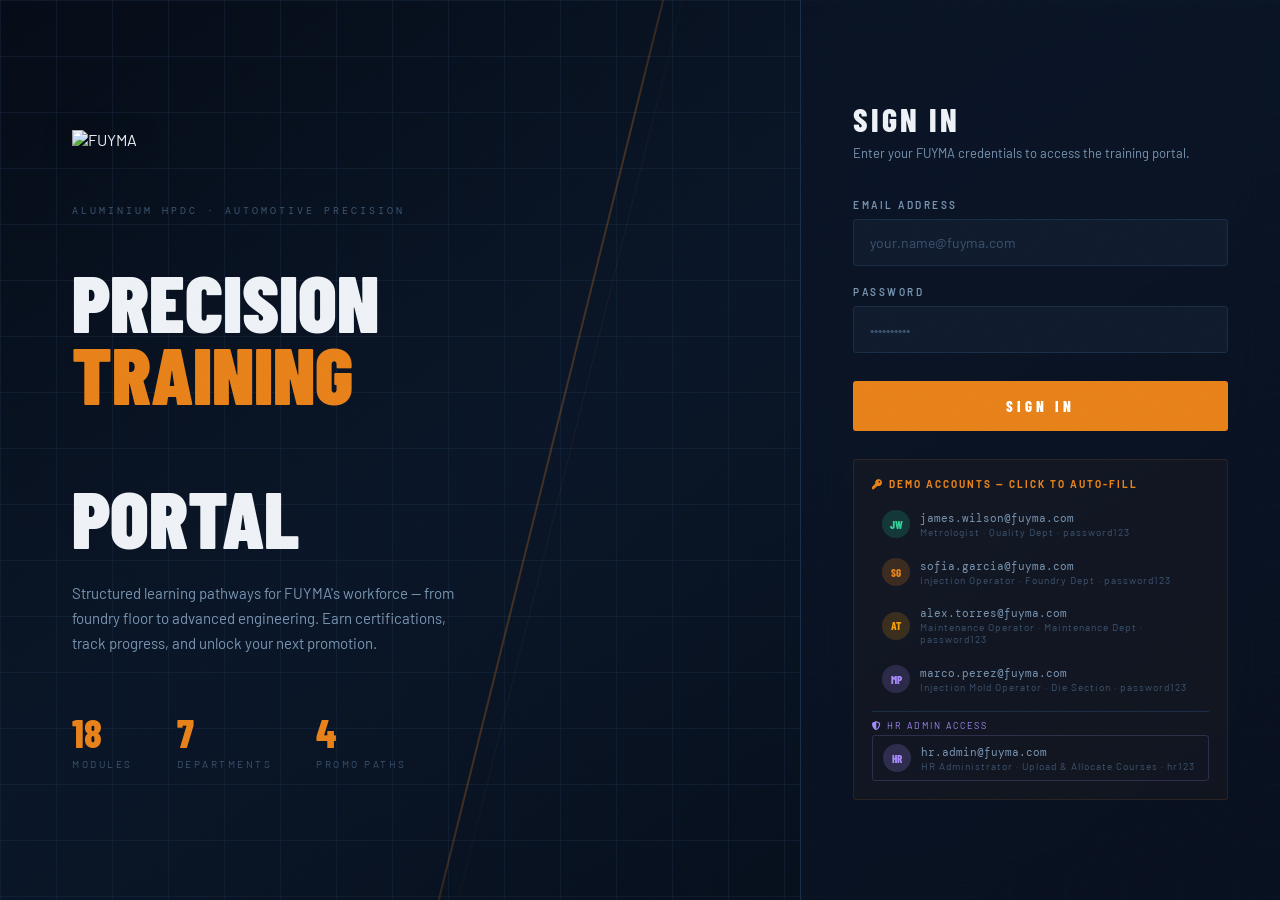
==== training-portal/index.html @ f6dc491b "Add files via upload" ====
<!DOCTYPE html>
<html lang="en">
<head>
<meta charset="UTF-8">
<meta name="viewport" content="width=device-width, initial-scale=1.0">
<title>FUYMA Training Portal</title>
<link href="https://fonts.googleapis.com/css2?family=Barlow+Condensed:wght@300;400;500;600;700;800;900&family=Barlow:wght@300;400;500;600;700&family=DM+Mono:wght@400;500&display=swap" rel="stylesheet">
<link rel="stylesheet" href="https://cdnjs.cloudflare.com/ajax/libs/font-awesome/6.5.0/css/all.min.css">
<style>
/* ===== CSS VARIABLES ===== */
:root {
  --bg-primary: #080f1c;
  --bg-secondary: #0d1a2d;
  --bg-card: #111e30;
  --bg-card-hover: #162537;
  --border: #1a2e47;
  --border-light: #243a56;
  --accent: #e8821a;
  --accent-dim: #c46a12;
  --accent-glow: rgba(232, 130, 26, 0.15);
  --text-primary: #eef2f7;
  --text-secondary: #7a96b2;
  --text-muted: #3d5470;
  --success: #22c55e;
  --warning: #f59e0b;
  --danger: #ef4444;
  --info: #38bdf8;
  --dept-casting: #e8821a;
  --dept-machining: #38bdf8;
  --dept-tooling: #a78bfa;
  --dept-engineering: #34d399;
  --dept-assembly: #fb7185;
  --dept-surface: #fbbf24;
  --dept-technical: #94a3b8;
  --font-display: 'Barlow Condensed', sans-serif;
  --font-body: 'Barlow', sans-serif;
  --font-mono: 'DM Mono', monospace;
}

* { margin: 0; padding: 0; box-sizing: border-box; }

body {
  font-family: var(--font-body);
  background: var(--bg-primary);
  color: var(--text-primary);
  min-height: 100vh;
  overflow-x: hidden;
}

/* Subtle grain overlay */
body::after {
  content: '';
  position: fixed;
  inset: 0;
  background-image: url("data:image/svg+xml,%3Csvg xmlns='http://www.w3.org/2000/svg' width='300' height='300'%3E%3Cfilter id='n'%3E%3CfeTurbulence type='fractalNoise' baseFrequency='0.75' numOctaves='4' stitchTiles='stitch'/%3E%3C/filter%3E%3Crect width='300' height='300' filter='url(%23n)' opacity='0.04'/%3E%3C/svg%3E");
  pointer-events: none;
  z-index: 9999;
  opacity: 0.35;
}

/* ======================================================
   LOGIN PAGE
====================================================== */
#login-page {
  min-height: 100vh;
  display: flex;
  position: relative;
  overflow: hidden;
}

.login-bg {
  position: absolute;
  inset: 0;
  background: linear-gradient(145deg, #060c17 0%, #0a1628 45%, #060c17 100%);
}

/* Technical grid */
.login-bg::before {
  content: '';
  position: absolute;
  inset: 0;
  background-image:
    linear-gradient(rgba(26, 46, 71, 0.4) 1px, transparent 1px),
    linear-gradient(90deg, rgba(26, 46, 71, 0.4) 1px, transparent 1px);
  background-size: 56px 56px;
}

/* Orange accent diagonal */
.login-bg::after {
  content: '';
  position: absolute;
  top: -30%;
  left: 43%;
  width: 2px;
  height: 160%;
  background: linear-gradient(180deg, transparent 0%, var(--accent) 25%, var(--accent) 75%, transparent 100%);
  transform: rotate(14deg);
  opacity: 0.25;
}

/* Second diagonal */
.login-accent-line {
  position: absolute;
  top: -30%;
  left: 44.5%;
  width: 1px;
  height: 160%;
  background: linear-gradient(180deg, transparent 0%, rgba(232,130,26,0.4) 30%, rgba(232,130,26,0.4) 70%, transparent 100%);
  transform: rotate(14deg);
  opacity: 0.15;
  pointer-events: none;
}

.login-left {
  flex: 1;
  display: flex;
  flex-direction: column;
  justify-content: center;
  padding: 80px 72px;
  position: relative;
  z-index: 1;
}

.login-right {
  width: 480px;
  display: flex;
  align-items: center;
  justify-content: center;
  padding: 60px 52px;
  position: relative;
  z-index: 1;
  background: rgba(11, 21, 37, 0.65);
  backdrop-filter: blur(20px);
  border-left: 1px solid var(--border);
}

/* Logo */
.fuyma-logo {
  display: flex;
  flex-direction: column;
  align-items: flex-start;
  gap: 0;
  margin-bottom: 48px;
}

.logo-mark {
  width: 48px;
  height: 48px;
}

.logo-wordmark {
  font-family: var(--font-display);
  font-size: 38px;
  font-weight: 900;
  letter-spacing: 8px;
  color: var(--text-primary);
  line-height: 1;
}

.logo-wordmark .accent { color: var(--accent); }

.logo-tagline {
  font-family: var(--font-mono);
  font-size: 10px;
  letter-spacing: 3px;
  text-transform: uppercase;
  color: var(--text-muted);
  margin-top: 4px;
}

.login-headline {
  font-family: var(--font-display);
  font-size: 80px;
  font-weight: 900;
  line-height: 0.9;
  text-transform: uppercase;
  margin-bottom: 28px;
}

.login-headline em {
  font-style: normal;
  color: var(--accent);
  display: block;
}

.login-tagline-text {
  font-size: 15px;
  color: var(--text-secondary);
  line-height: 1.65;
  max-width: 400px;
  margin-bottom: 52px;
}

.login-stats {
  display: flex;
  gap: 44px;
}

.login-stat-num {
  font-family: var(--font-display);
  font-size: 40px;
  font-weight: 800;
  color: var(--accent);
  display: block;
}

.login-stat-label {
  font-size: 10px;
  letter-spacing: 2.5px;
  text-transform: uppercase;
  color: var(--text-muted);
  display: block;
  margin-top: 2px;
}

/* Form */
.login-form-wrap { width: 100%; }

.form-title {
  font-family: var(--font-display);
  font-size: 32px;
  font-weight: 800;
  letter-spacing: 3px;
  text-transform: uppercase;
  margin-bottom: 6px;
}

.form-sub {
  font-size: 13px;
  color: var(--text-secondary);
  margin-bottom: 36px;
  line-height: 1.5;
}

.form-field {
  margin-bottom: 20px;
}

.form-field label {
  display: block;
  font-size: 10px;
  letter-spacing: 2.5px;
  text-transform: uppercase;
  color: var(--text-secondary);
  margin-bottom: 8px;
  font-weight: 600;
}

.form-field input {
  width: 100%;
  background: rgba(17, 30, 48, 0.9);
  border: 1px solid var(--border);
  border-radius: 3px;
  padding: 14px 16px;
  font-family: var(--font-body);
  font-size: 14px;
  color: var(--text-primary);
  outline: none;
  transition: border-color 0.2s, box-shadow 0.2s;
}

.form-field input:focus {
  border-color: var(--accent);
  box-shadow: 0 0 0 3px var(--accent-glow);
}

.form-field input::placeholder { color: var(--text-muted); }

.error-msg {
  background: rgba(239, 68, 68, 0.08);
  border: 1px solid rgba(239, 68, 68, 0.25);
  border-radius: 3px;
  padding: 12px 16px;
  font-size: 13px;
  color: #fca5a5;
  margin-bottom: 20px;
  display: none;
}

.btn-signin {
  width: 100%;
  background: var(--accent);
  color: #fff;
  border: none;
  border-radius: 3px;
  padding: 16px;
  font-family: var(--font-display);
  font-size: 15px;
  font-weight: 800;
  letter-spacing: 4px;
  text-transform: uppercase;
  cursor: pointer;
  transition: background 0.2s, transform 0.1s;
  margin-top: 8px;
}

.btn-signin:hover { background: #d4721a; }
.btn-signin:active { transform: scale(0.99); }

.demo-hint {
  margin-top: 28px;
  padding: 18px;
  background: rgba(232, 130, 26, 0.04);
  border: 1px solid rgba(232, 130, 26, 0.12);
  border-radius: 3px;
}

.demo-hint-title {
  font-size: 10px;
  letter-spacing: 2px;
  text-transform: uppercase;
  color: var(--accent);
  margin-bottom: 12px;
  font-weight: 700;
}

.demo-user {
  display: flex;
  align-items: center;
  gap: 10px;
  padding: 8px 10px;
  border-radius: 3px;
  cursor: pointer;
  transition: background 0.15s;
  margin-bottom: 4px;
}

.demo-user:last-child { margin-bottom: 0; }
.demo-user:hover { background: rgba(232, 130, 26, 0.08); }

.demo-avatar {
  width: 28px;
  height: 28px;
  border-radius: 50%;
  display: flex;
  align-items: center;
  justify-content: center;
  font-family: var(--font-display);
  font-size: 11px;
  font-weight: 800;
  flex-shrink: 0;
}

.demo-info { flex: 1; }

.demo-email {
  font-family: var(--font-mono);
  font-size: 11px;
  color: var(--text-secondary);
  display: block;
}

.demo-role {
  font-size: 10px;
  letter-spacing: 1px;
  color: var(--text-muted);
  display: block;
  margin-top: 1px;
}

/* ======================================================
   PORTAL
====================================================== */
#portal {
  display: none;
  min-height: 100vh;
  flex-direction: column;
}

/* NAV */
.nav {
  height: 62px;
  background: var(--bg-secondary);
  border-bottom: 1px solid var(--border);
  display: flex;
  align-items: center;
  padding: 0 28px;
  position: sticky;
  top: 0;
  z-index: 200;
  gap: 0;
}

.nav-brand {
  display: flex;
  align-items: center;
  gap: 10px;
  margin-right: 32px;
}

.nav-brand-text {
  font-family: var(--font-display);
  font-size: 22px;
  font-weight: 900;
  letter-spacing: 5px;
  line-height: 1;
}

.nav-brand-text .accent { color: var(--accent); }

.nav-tabs {
  display: flex;
  height: 100%;
  flex: 1;
}

.nav-tab {
  display: flex;
  align-items: center;
  gap: 8px;
  padding: 0 22px;
  height: 100%;
  font-size: 12px;
  font-weight: 600;
  letter-spacing: 1.5px;
  text-transform: uppercase;
  color: var(--text-muted);
  cursor: pointer;
  border-bottom: 2px solid transparent;
  transition: color 0.2s, border-color 0.2s;
  user-select: none;
  white-space: nowrap;
}

.nav-tab:hover { color: var(--text-primary); }
.nav-tab.active { color: var(--accent); border-bottom-color: var(--accent); }
.nav-tab i { font-size: 13px; }

.nav-right {
  display: flex;
  align-items: center;
  gap: 14px;
}

.user-chip {
  display: flex;
  align-items: center;
  gap: 10px;
  padding: 6px 14px 6px 6px;
  background: var(--bg-card);
  border: 1px solid var(--border);
  border-radius: 40px;
}

.user-avatar {
  width: 30px;
  height: 30px;
  border-radius: 50%;
  background: var(--accent);
  display: flex;
  align-items: center;
  justify-content: center;
  font-family: var(--font-display);
  font-weight: 800;
  font-size: 12px;
  color: white;
  flex-shrink: 0;
}

.user-name-nav { font-size: 13px; font-weight: 500; }

.btn-logout {
  background: transparent;
  border: 1px solid var(--border);
  color: var(--text-secondary);
  padding: 7px 14px;
  border-radius: 3px;
  font-size: 11px;
  letter-spacing: 1.5px;
  text-transform: uppercase;
  cursor: pointer;
  font-family: var(--font-body);
  font-weight: 600;
  transition: border-color 0.2s, color 0.2s;
}

.btn-logout:hover { border-color: var(--accent); color: var(--accent); }

/* TAB CONTENT */
.tab-pane {
  display: none;
  padding: 36px 40px;
  animation: fadeUp 0.3s ease;
}

.tab-pane.active { display: block; }

@keyframes fadeUp {
  from { opacity: 0; transform: translateY(10px); }
  to   { opacity: 1; transform: translateY(0); }
}

/* Section headers */
.sec-head {
  display: flex;
  align-items: center;
  gap: 16px;
  margin-bottom: 28px;
}

.sec-title {
  font-family: var(--font-display);
  font-size: 22px;
  font-weight: 800;
  letter-spacing: 3px;
  text-transform: uppercase;
  white-space: nowrap;
}

.sec-rule { flex: 1; height: 1px; background: var(--border); }

/* ======================================================
   DASHBOARD TAB
====================================================== */
.welcome-banner {
  background: linear-gradient(135deg, var(--bg-secondary) 0%, var(--bg-card) 100%);
  border: 1px solid var(--border);
  border-left: 3px solid var(--accent);
  border-radius: 4px;
  padding: 26px 30px;
  margin-bottom: 28px;
  display: flex;
  align-items: center;
  justify-content: space-between;
  gap: 20px;
}

.wb-name {
  font-family: var(--font-display);
  font-size: 32px;
  font-weight: 800;
  margin-bottom: 8px;
}

.wb-sub {
  display: flex;
  align-items: center;
  gap: 10px;
  flex-wrap: wrap;
}

.role-badge {
  display: inline-flex;
  align-items: center;
  gap: 6px;
  padding: 4px 12px;
  border-radius: 3px;
  font-size: 10px;
  font-weight: 700;
  letter-spacing: 1.5px;
  text-transform: uppercase;
}

.wb-hint { font-size: 13px; color: var(--text-muted); }

.wb-right {
  text-align: right;
  flex-shrink: 0;
}

.wb-date {
  font-family: var(--font-mono);
  font-size: 11px;
  color: var(--text-muted);
  letter-spacing: 0.5px;
}

/* STAT CARDS */
.stats-grid {
  display: grid;
  grid-template-columns: repeat(4, 1fr);
  gap: 16px;
  margin-bottom: 28px;
}

.stat-card {
  background: var(--bg-card);
  border: 1px solid var(--border);
  border-radius: 4px;
  padding: 24px 22px;
  position: relative;
  overflow: hidden;
  transition: border-color 0.2s;
}

.stat-card::before {
  content: '';
  position: absolute;
  top: 0; left: 0; right: 0;
  height: 2px;
}

.stat-card.c-orange::before { background: var(--accent); }
.stat-card.c-blue::before   { background: var(--info); }
.stat-card.c-purple::before { background: #a78bfa; }
.stat-card.c-green::before  { background: var(--success); }

.stat-card:hover { border-color: var(--border-light); }

.stat-icon {
  width: 38px;
  height: 38px;
  border-radius: 6px;
  display: flex;
  align-items: center;
  justify-content: center;
  font-size: 16px;
  margin-bottom: 18px;
}

.c-orange .stat-icon { background: rgba(232,130,26,.1); color: var(--accent); }
.c-blue   .stat-icon { background: rgba(56,189,248,.1); color: var(--info); }
.c-purple .stat-icon { background: rgba(167,139,250,.1); color: #a78bfa; }
.c-green  .stat-icon { background: rgba(34,197,94,.1);  color: var(--success); }

.stat-num {
  font-family: var(--font-display);
  font-size: 52px;
  font-weight: 800;
  line-height: 1;
  margin-bottom: 4px;
}

.c-orange .stat-num { color: var(--accent); }
.c-blue   .stat-num { color: var(--info); }
.c-purple .stat-num { color: #a78bfa; }
.c-green  .stat-num { color: var(--success); }

.stat-label {
  font-size: 11px;
  letter-spacing: 1.5px;
  text-transform: uppercase;
  color: var(--text-secondary);
}

/* DASHBOARD MAIN GRID */
.dash-main-grid {
  display: grid;
  grid-template-columns: 1fr 320px;
  gap: 20px;
  margin-bottom: 28px;
}

/* RING CARD */
.ring-card {
  background: var(--bg-card);
  border: 1px solid var(--border);
  border-radius: 4px;
  padding: 26px;
}

.ring-card-title {
  font-family: var(--font-display);
  font-size: 13px;
  font-weight: 700;
  letter-spacing: 2.5px;
  text-transform: uppercase;
  color: var(--text-secondary);
  margin-bottom: 24px;
  display: flex;
  align-items: center;
  gap: 8px;
}

.ring-card-title i { color: var(--accent); }

.ring-wrap { display: flex; align-items: center; gap: 32px; }

.ring-container {
  position: relative;
  width: 156px;
  height: 156px;
  flex-shrink: 0;
}

.ring-container svg { transform: rotate(-90deg); }

#ring-dash {
  transition: stroke-dashoffset 1.4s cubic-bezier(0.4, 0, 0.2, 1);
}

.ring-inner {
  position: absolute;
  inset: 0;
  display: flex;
  flex-direction: column;
  align-items: center;
  justify-content: center;
}

.ring-pct {
  font-family: var(--font-display);
  font-size: 44px;
  font-weight: 800;
  color: var(--accent);
  line-height: 1;
}

.ring-sub {
  font-size: 10px;
  letter-spacing: 1.5px;
  text-transform: uppercase;
  color: var(--text-muted);
  margin-top: 3px;
}

.ring-legend { display: flex; flex-direction: column; gap: 14px; flex: 1; }

.leg-item { display: flex; align-items: center; gap: 10px; }

.leg-dot { width: 8px; height: 8px; border-radius: 50%; flex-shrink: 0; }

.leg-text { font-size: 13px; color: var(--text-secondary); flex: 1; }

.leg-val {
  font-family: var(--font-display);
  font-size: 20px;
  font-weight: 700;
  color: var(--text-primary);
}

/* ACTIVITY CARD */
.activity-card {
  background: var(--bg-card);
  border: 1px solid var(--border);
  border-radius: 4px;
  padding: 26px;
}

.activity-card-title {
  font-family: var(--font-display);
  font-size: 13px;
  font-weight: 700;
  letter-spacing: 2.5px;
  text-transform: uppercase;
  color: var(--text-secondary);
  margin-bottom: 20px;
  display: flex;
  align-items: center;
  gap: 8px;
}

.activity-card-title i { color: var(--accent); }

.activity-item {
  display: flex;
  gap: 12px;
  padding: 12px 0;
  border-bottom: 1px solid var(--border);
}

.activity-item:last-child { border-bottom: none; }

.act-icon {
  width: 32px;
  height: 32px;
  border-radius: 50%;
  display: flex;
  align-items: center;
  justify-content: center;
  font-size: 13px;
  flex-shrink: 0;
}

.act-text { font-size: 12.5px; font-weight: 500; margin-bottom: 3px; }
.act-meta { font-family: var(--font-mono); font-size: 11px; color: var(--text-muted); }

/* RECOMMENDED */
.rec-grid {
  display: grid;
  grid-template-columns: repeat(3, 1fr);
  gap: 16px;
}

.rec-card {
  background: var(--bg-card);
  border: 1px solid var(--border);
  border-radius: 4px;
  padding: 20px;
  cursor: pointer;
  transition: border-color 0.2s, transform 0.2s;
  position: relative;
  overflow: hidden;
}

.rec-card::after {
  content: '';
  position: absolute;
  bottom: 0; left: 0; right: 0;
  height: 2px;
  background: var(--accent);
  transform: scaleX(0);
  transition: transform 0.2s;
}

.rec-card:hover { border-color: var(--border-light); transform: translateY(-2px); }
.rec-card:hover::after { transform: scaleX(1); }

.rec-dept {
  display: inline-flex;
  align-items: center;
  gap: 5px;
  padding: 3px 9px;
  border-radius: 2px;
  font-size: 9px;
  font-weight: 700;
  letter-spacing: 1.5px;
  text-transform: uppercase;
  margin-bottom: 10px;
}

.rec-title {
  font-family: var(--font-display);
  font-size: 16px;
  font-weight: 700;
  line-height: 1.3;
  margin-bottom: 10px;
}

.rec-meta {
  display: flex;
  align-items: center;
  gap: 12px;
  font-size: 12px;
  color: var(--text-secondary);
  flex-wrap: wrap;
}

.rec-why {
  margin-top: 12px;
  padding-top: 12px;
  border-top: 1px solid var(--border);
  font-size: 11.5px;
  color: var(--text-muted);
  font-style: italic;
}

.rec-why i { color: var(--accent); margin-right: 4px; }

/* ======================================================
   COURSES TAB
====================================================== */
.filter-bar {
  display: flex;
  gap: 12px;
  margin-bottom: 24px;
  flex-wrap: wrap;
  align-items: center;
}

.search-wrap { position: relative; flex: 1; min-width: 180px; }

.search-wrap i {
  position: absolute;
  left: 13px;
  top: 50%;
  transform: translateY(-50%);
  color: var(--text-muted);
  font-size: 12px;
}

.search-input {
  width: 100%;
  background: var(--bg-card);
  border: 1px solid var(--border);
  border-radius: 3px;
  padding: 10px 12px 10px 34px;
  font-family: var(--font-body);
  font-size: 13px;
  color: var(--text-primary);
  outline: none;
  transition: border-color 0.2s;
}

.search-input:focus { border-color: var(--accent); }
.search-input::placeholder { color: var(--text-muted); }

.filter-select {
  background: var(--bg-card);
  border: 1px solid var(--border);
  border-radius: 3px;
  padding: 10px 12px;
  font-family: var(--font-body);
  font-size: 13px;
  color: var(--text-primary);
  outline: none;
  cursor: pointer;
  transition: border-color 0.2s;
}

.filter-select:focus { border-color: var(--accent); }

.courses-grid {
  display: grid;
  grid-template-columns: repeat(auto-fill, minmax(300px, 1fr));
  gap: 14px;
}

.course-card {
  background: var(--bg-card);
  border: 1px solid var(--border);
  border-radius: 4px;
  padding: 20px;
  cursor: pointer;
  transition: border-color 0.2s, transform 0.15s;
}

.course-card:hover { border-color: var(--border-light); transform: translateY(-2px); }

.cc-top {
  display: flex;
  align-items: flex-start;
  justify-content: space-between;
  margin-bottom: 12px;
  gap: 8px;
}

.dept-badge {
  display: inline-flex;
  align-items: center;
  gap: 5px;
  padding: 3px 9px;
  border-radius: 2px;
  font-size: 9px;
  font-weight: 700;
  letter-spacing: 1.5px;
  text-transform: uppercase;
}

.status-chip {
  display: inline-flex;
  align-items: center;
  gap: 4px;
  padding: 3px 9px;
  border-radius: 2px;
  font-size: 9px;
  font-weight: 700;
  letter-spacing: 1px;
  text-transform: uppercase;
  white-space: nowrap;
}

.s-completed  { background: rgba(34,197,94,.1);   color: var(--success); }
.s-inprogress { background: rgba(245,158,11,.1);  color: var(--warning); }
.s-notstarted { background: rgba(61,84,112,.12);  color: var(--text-muted); }

.cc-title {
  font-family: var(--font-display);
  font-size: 17px;
  font-weight: 700;
  line-height: 1.3;
  margin-bottom: 10px;
}

.cc-meta {
  display: flex;
  gap: 14px;
  font-size: 11.5px;
  color: var(--text-secondary);
  margin-bottom: 12px;
}

.cc-meta span { display: flex; align-items: center; gap: 4px; }

.diff-chip {
  padding: 2px 8px;
  border-radius: 2px;
  font-size: 9px;
  font-weight: 700;
  letter-spacing: 1px;
  text-transform: uppercase;
}

.d-beginner    { background: rgba(34,197,94,.1);  color: var(--success); }
.d-intermediate{ background: rgba(245,158,11,.1); color: var(--warning); }
.d-advanced    { background: rgba(239,68,68,.1);  color: var(--danger); }

.cc-bar-track {
  height: 3px;
  background: var(--border);
  border-radius: 2px;
  overflow: hidden;
  margin-bottom: 7px;
}

.cc-bar-fill {
  height: 100%;
  border-radius: 2px;
  background: var(--accent);
  transition: width 0.5s ease;
}

.cc-bar-fill.g { background: var(--success); }

.cc-score {
  font-family: var(--font-mono);
  font-size: 11px;
  color: var(--text-secondary);
  text-align: right;
}

.no-results {
  grid-column: 1 / -1;
  text-align: center;
  padding: 72px 40px;
  color: var(--text-muted);
}

.no-results i { font-size: 40px; margin-bottom: 16px; display: block; }
.no-results p { font-size: 14px; }

/* ======================================================
   MODAL
====================================================== */
.modal-overlay {
  display: none;
  position: fixed;
  inset: 0;
  background: rgba(6, 12, 23, 0.88);
  backdrop-filter: blur(6px);
  z-index: 800;
  align-items: center;
  justify-content: center;
  padding: 32px;
}

.modal-overlay.open { display: flex; }

.modal {
  background: #0d1a2d;
  border: 1px solid var(--border-light);
  border-radius: 6px;
  max-width: 660px;
  width: 100%;
  max-height: 88vh;
  overflow-y: auto;
  animation: modalIn 0.22s ease;
}

@keyframes modalIn {
  from { opacity: 0; transform: scale(0.96) translateY(12px); }
  to   { opacity: 1; transform: scale(1) translateY(0); }
}

.modal-header {
  padding: 26px 30px 20px;
  border-bottom: 1px solid var(--border);
  position: sticky;
  top: 0;
  background: #0d1a2d;
  z-index: 1;
}

.modal-header-top {
  display: flex;
  align-items: flex-start;
  justify-content: space-between;
  gap: 12px;
  margin-bottom: 12px;
}

.modal-badges { display: flex; gap: 8px; flex-wrap: wrap; align-items: center; }

.modal-close {
  background: none;
  border: none;
  color: var(--text-muted);
  cursor: pointer;
  font-size: 18px;
  padding: 2px;
  transition: color 0.2s;
  flex-shrink: 0;
}

.modal-close:hover { color: var(--text-primary); }

.modal-title {
  font-family: var(--font-display);
  font-size: 26px;
  font-weight: 800;
  line-height: 1.2;
}

.modal-body { padding: 26px 30px; }

.modal-desc {
  font-size: 14px;
  line-height: 1.7;
  color: var(--text-secondary);
  margin-bottom: 26px;
}

.modal-sec-title {
  font-family: var(--font-display);
  font-size: 12px;
  font-weight: 700;
  letter-spacing: 2.5px;
  text-transform: uppercase;
  color: var(--text-secondary);
  margin-bottom: 12px;
}

.module-list {
  list-style: none;
  display: flex;
  flex-direction: column;
  gap: 8px;
  margin-bottom: 26px;
}

.module-item {
  display: flex;
  align-items: center;
  gap: 12px;
  padding: 11px 14px;
  background: var(--bg-card);
  border: 1px solid var(--border);
  border-radius: 3px;
  font-size: 13px;
}

.module-num {
  width: 22px;
  height: 22px;
  background: var(--border);
  border-radius: 50%;
  display: flex;
  align-items: center;
  justify-content: center;
  font-family: var(--font-mono);
  font-size: 10px;
  color: var(--text-muted);
  flex-shrink: 0;
}

.prereq-list { display: flex; flex-wrap: wrap; gap: 8px; margin-bottom: 26px; }

.prereq-tag {
  padding: 5px 12px;
  background: rgba(56,189,248,.07);
  border: 1px solid rgba(56,189,248,.2);
  border-radius: 3px;
  font-size: 12px;
  color: var(--info);
}

.modal-footer {
  padding: 18px 30px 26px;
  display: flex;
  gap: 10px;
  justify-content: flex-end;
  border-top: 1px solid var(--border);
}

.btn-primary {
  background: var(--accent);
  color: white;
  border: none;
  border-radius: 3px;
  padding: 12px 26px;
  font-family: var(--font-display);
  font-size: 13px;
  font-weight: 800;
  letter-spacing: 2.5px;
  text-transform: uppercase;
  cursor: pointer;
  transition: background 0.2s;
}

.btn-primary:hover { background: #d4721a; }

.btn-secondary {
  background: transparent;
  color: var(--text-secondary);
  border: 1px solid var(--border);
  border-radius: 3px;
  padding: 12px 26px;
  font-family: var(--font-display);
  font-size: 13px;
  font-weight: 800;
  letter-spacing: 2.5px;
  text-transform: uppercase;
  cursor: pointer;
  transition: all 0.2s;
}

.btn-secondary:hover { border-color: var(--border-light); color: var(--text-primary); }

/* ======================================================
   PROGRESS TAB
====================================================== */
.promo-card {
  background: linear-gradient(135deg, var(--bg-secondary), var(--bg-card));
  border: 1px solid var(--border);
  border-radius: 4px;
  padding: 26px 28px;
  margin-bottom: 22px;
}

.promo-card-title {
  font-family: var(--font-display);
  font-size: 13px;
  font-weight: 700;
  letter-spacing: 2.5px;
  text-transform: uppercase;
  color: var(--text-secondary);
  margin-bottom: 22px;
  display: flex;
  align-items: center;
  gap: 8px;
}

.promo-card-title i { color: var(--accent); }

.promo-path {
  display: flex;
  align-items: center;
  gap: 16px;
  margin-bottom: 22px;
  flex-wrap: wrap;
}

.promo-role-box {
  background: var(--bg-card);
  border: 1px solid var(--border);
  border-radius: 4px;
  padding: 14px 22px;
  text-align: center;
}

.promo-role-box.target { border-color: rgba(232,130,26,.35); }

.prb-label {
  font-size: 9px;
  letter-spacing: 2px;
  text-transform: uppercase;
  color: var(--text-muted);
  margin-bottom: 5px;
}

.prb-title {
  font-family: var(--font-display);
  font-size: 18px;
  font-weight: 800;
  color: var(--text-primary);
}

.promo-role-box.target .prb-title { color: var(--accent); }

.promo-arrow { font-size: 20px; color: var(--accent); }

.promo-pct-box {
  background: var(--bg-card);
  border: 1px solid rgba(232,130,26,.4);
  border-radius: 4px;
  padding: 14px 22px;
  text-align: center;
}

.ppb-num {
  font-family: var(--font-display);
  font-size: 40px;
  font-weight: 800;
  color: var(--accent);
  line-height: 1;
}

.ppb-label {
  font-size: 9px;
  letter-spacing: 2px;
  text-transform: uppercase;
  color: var(--text-muted);
  margin-top: 4px;
}

.promo-reqs { display: flex; flex-direction: column; gap: 10px; }

.promo-req {
  display: flex;
  align-items: center;
  gap: 12px;
  font-size: 13px;
}

.pr-icon {
  width: 20px;
  height: 20px;
  border-radius: 50%;
  display: flex;
  align-items: center;
  justify-content: center;
  font-size: 9px;
  flex-shrink: 0;
}

.pr-icon.done    { background: rgba(34,197,94,.15); color: var(--success); }
.pr-icon.pending { background: rgba(61,84,112,.2);  color: var(--text-muted); }

.pr-text       { flex: 1; }
.pr-text.done  { color: var(--text-secondary); text-decoration: line-through; }

.pr-score {
  font-family: var(--font-mono);
  font-size: 11px;
  color: var(--success);
  white-space: nowrap;
}

/* PROGRESS GRID */
.prog-grid {
  display: grid;
  grid-template-columns: 1fr 1fr;
  gap: 20px;
  margin-bottom: 22px;
}

.prog-card {
  background: var(--bg-card);
  border: 1px solid var(--border);
  border-radius: 4px;
  padding: 26px;
}

.prog-card-title {
  font-family: var(--font-display);
  font-size: 13px;
  font-weight: 700;
  letter-spacing: 2.5px;
  text-transform: uppercase;
  color: var(--text-secondary);
  margin-bottom: 22px;
  display: flex;
  align-items: center;
  gap: 8px;
}

.prog-card-title i { color: var(--accent); }

.pb-item { margin-bottom: 18px; }
.pb-item:last-child { margin-bottom: 0; }

.pb-header { display: flex; justify-content: space-between; margin-bottom: 6px; }
.pb-name { font-size: 13px; font-weight: 500; }
.pb-pct { font-family: var(--font-mono); font-size: 12px; color: var(--text-secondary); }

.pb-track { height: 5px; background: var(--border); border-radius: 3px; overflow: hidden; }
.pb-fill  { height: 100%; border-radius: 3px; background: var(--accent); }
.pb-fill.g { background: var(--success); }

/* SCORE TABLE */
.score-table { width: 100%; border-collapse: collapse; }

.score-table th {
  text-align: left;
  font-size: 9px;
  letter-spacing: 2.5px;
  text-transform: uppercase;
  color: var(--text-muted);
  padding: 0 0 12px;
  border-bottom: 1px solid var(--border);
}

.score-table td {
  padding: 12px 0;
  font-size: 13px;
  border-bottom: 1px solid var(--border);
  vertical-align: middle;
}

.score-table tr:last-child td { border-bottom: none; }

.pass-chip {
  display: inline-flex;
  align-items: center;
  gap: 4px;
  padding: 3px 9px;
  border-radius: 2px;
  font-size: 10px;
  font-weight: 700;
  letter-spacing: 1px;
}

.pass-chip.p { background: rgba(34,197,94,.1);  color: var(--success); }
.pass-chip.f { background: rgba(239,68,68,.1);  color: var(--danger); }

/* CERTS */
.certs-card {
  background: var(--bg-card);
  border: 1px solid var(--border);
  border-radius: 4px;
  padding: 26px;
}

.certs-card-title {
  font-family: var(--font-display);
  font-size: 13px;
  font-weight: 700;
  letter-spacing: 2.5px;
  text-transform: uppercase;
  color: var(--text-secondary);
  margin-bottom: 20px;
  display: flex;
  align-items: center;
  gap: 8px;
}

.certs-card-title i { color: var(--accent); }

.certs-list { display: flex; flex-direction: column; gap: 12px; }

.cert-item {
  display: flex;
  align-items: center;
  gap: 16px;
  background: linear-gradient(135deg, rgba(232,130,26,.05), rgba(232,130,26,.02));
  border: 1px solid rgba(232,130,26,.18);
  border-radius: 4px;
  padding: 16px 20px;
}

.cert-icon-wrap {
  width: 44px;
  height: 44px;
  background: rgba(232,130,26,.1);
  border-radius: 50%;
  display: flex;
  align-items: center;
  justify-content: center;
  font-size: 20px;
  color: var(--accent);
  flex-shrink: 0;
}

.cert-info { flex: 1; }

.cert-title {
  font-family: var(--font-display);
  font-size: 16px;
  font-weight: 700;
  margin-bottom: 3px;
}

.cert-meta { font-size: 11.5px; color: var(--text-muted); font-family: var(--font-mono); }

.cert-score {
  font-family: var(--font-display);
  font-size: 26px;
  font-weight: 800;
  color: var(--accent);
}

/* ======================================================
   DEPARTMENT COLOURS
====================================================== */
.dept-casting     { background: rgba(232,130,26,.12); color: var(--dept-casting); }
.dept-machining   { background: rgba(56,189,248,.12);  color: var(--dept-machining); }
.dept-tooling     { background: rgba(167,139,250,.12); color: var(--dept-tooling); }
.dept-engineering { background: rgba(52,211,153,.12);  color: var(--dept-engineering); }
.dept-assembly    { background: rgba(251,113,133,.12); color: var(--dept-assembly); }
.dept-surface     { background: rgba(251,191,36,.12);  color: var(--dept-surface); }
.dept-technical   { background: rgba(148,163,184,.12); color: var(--dept-technical); }

.role-casting     { background: rgba(232,130,26,.14); color: var(--dept-casting);     border: 1px solid rgba(232,130,26,.3); }
.role-machining   { background: rgba(56,189,248,.14);  color: var(--dept-machining);  border: 1px solid rgba(56,189,248,.3); }
.role-tooling     { background: rgba(167,139,250,.14); color: var(--dept-tooling);    border: 1px solid rgba(167,139,250,.3); }
.role-quality     { background: rgba(34,211,153,.14);  color: var(--dept-engineering);border: 1px solid rgba(34,211,153,.3); }
.role-foundry     { background: rgba(232,130,26,.14);  color: var(--dept-casting);    border: 1px solid rgba(232,130,26,.3); }
.role-maintenance { background: rgba(245,158,11,.14);  color: var(--warning);         border: 1px solid rgba(245,158,11,.3); }

/* ======================================================
   SCROLLBAR
====================================================== */
::-webkit-scrollbar { width: 5px; }
::-webkit-scrollbar-track { background: var(--bg-primary); }
::-webkit-scrollbar-thumb { background: var(--border-light); border-radius: 3px; }
::-webkit-scrollbar-thumb:hover { background: var(--text-muted); }

/* ======================================================
   RESPONSIVE
====================================================== */
@media (max-width: 1100px) {
  .stats-grid  { grid-template-columns: repeat(2, 1fr); }
  .rec-grid    { grid-template-columns: repeat(2, 1fr); }
  .dash-main-grid { grid-template-columns: 1fr; }
  .prog-grid   { grid-template-columns: 1fr; }
}

@media (max-width: 860px) {
  .login-left  { display: none; }
  .login-right { width: 100%; }
  .tab-pane    { padding: 24px 18px; }
  .nav         { padding: 0 14px; }
  .nav-tab span:last-child { display: none; }
  .stats-grid  { grid-template-columns: 1fr 1fr; }
  .welcome-banner { flex-direction: column; gap: 14px; }
  .rec-grid    { grid-template-columns: 1fr; }
  .courses-grid { grid-template-columns: 1fr; }
  .promo-path  { flex-direction: column; align-items: flex-start; gap: 10px; }
}

/* ======================================================
   HR ADMIN PORTAL
====================================================== */
#hr-portal { display: none; min-height: 100vh; flex-direction: column; }

.hr-badge {
  display: inline-flex;
  align-items: center;
  gap: 6px;
  padding: 4px 12px;
  background: rgba(167,139,250,.15);
  border: 1px solid rgba(167,139,250,.35);
  border-radius: 3px;
  font-size: 10px;
  font-weight: 700;
  letter-spacing: 2px;
  text-transform: uppercase;
  color: var(--dept-tooling);
  margin-left: 10px;
}

.hr-tab-pane {
  display: none;
  padding: 36px 40px;
  animation: fadeUp 0.3s ease;
}

.hr-tab-pane.active { display: block; }

/* HR stat cards */
.hr-stats-grid {
  display: grid;
  grid-template-columns: repeat(4, 1fr);
  gap: 16px;
  margin-bottom: 28px;
}

/* Course library list */
.lib-section-header {
  font-family: var(--font-display);
  font-size: 11px;
  font-weight: 700;
  letter-spacing: 2.5px;
  text-transform: uppercase;
  color: var(--text-muted);
  padding: 12px 20px;
  background: var(--bg-secondary);
  border-bottom: 1px solid var(--border);
}

.lib-card {
  background: var(--bg-card);
  border: 1px solid var(--border);
  border-radius: 4px;
  overflow: hidden;
  margin-bottom: 22px;
}

.lib-course-row {
  display: flex;
  align-items: center;
  gap: 14px;
  padding: 14px 20px;
  border-bottom: 1px solid var(--border);
  transition: background 0.15s;
}

.lib-course-row:last-child { border-bottom: none; }
.lib-course-row:hover { background: rgba(255,255,255,.02); }

.lib-course-info { flex: 1; }

.lib-course-title {
  font-family: var(--font-display);
  font-size: 15px;
  font-weight: 700;
  margin-bottom: 5px;
}

.lib-course-meta {
  display: flex;
  gap: 10px;
  font-size: 11.5px;
  color: var(--text-secondary);
  flex-wrap: wrap;
  align-items: center;
}

.custom-badge {
  padding: 2px 8px;
  background: rgba(167,139,250,.12);
  border: 1px solid rgba(167,139,250,.3);
  border-radius: 2px;
  font-size: 9px;
  font-weight: 700;
  letter-spacing: 1px;
  text-transform: uppercase;
  color: var(--dept-tooling);
}

.alloc-pill {
  display: inline-flex;
  align-items: center;
  gap: 4px;
  padding: 3px 9px;
  border-radius: 2px;
  font-size: 10px;
  font-weight: 600;
}

.alloc-pill.none   { background: rgba(61,84,112,.12); color: var(--text-muted); }
.alloc-pill.active { background: rgba(34,197,94,.1);  color: var(--success); }

/* Upload form */
.upload-form {
  background: var(--bg-card);
  border: 1px solid var(--border);
  border-radius: 4px;
  padding: 32px;
  max-width: 780px;
}

.upload-form-grid {
  display: grid;
  grid-template-columns: 1fr 1fr;
  gap: 18px;
  margin-bottom: 18px;
}

.form-group { display: flex; flex-direction: column; gap: 8px; }
.form-group.full { grid-column: 1 / -1; }

.form-group label {
  font-size: 10px;
  letter-spacing: 2px;
  text-transform: uppercase;
  color: var(--text-secondary);
  font-weight: 600;
}

.form-control {
  background: var(--bg-secondary);
  border: 1px solid var(--border);
  border-radius: 3px;
  padding: 11px 14px;
  font-family: var(--font-body);
  font-size: 13px;
  color: var(--text-primary);
  outline: none;
  transition: border-color 0.2s;
}

.form-control:focus { border-color: var(--accent); }
.form-control::placeholder { color: var(--text-muted); }
textarea.form-control { resize: vertical; min-height: 90px; }

.module-entry {
  display: flex;
  gap: 8px;
  margin-bottom: 8px;
  align-items: center;
}

.module-entry .form-control { flex: 1; padding: 9px 12px; }

.btn-icon {
  width: 34px;
  height: 34px;
  background: none;
  border: 1px solid var(--border);
  border-radius: 3px;
  color: var(--text-muted);
  display: flex;
  align-items: center;
  justify-content: center;
  cursor: pointer;
  transition: all 0.2s;
  flex-shrink: 0;
  font-size: 13px;
}

.btn-icon:hover { border-color: var(--danger); color: var(--danger); }

.btn-add-row {
  width: 100%;
  background: transparent;
  border: 1px dashed var(--border);
  border-radius: 3px;
  color: var(--text-muted);
  padding: 9px;
  font-size: 12px;
  cursor: pointer;
  transition: all 0.2s;
  margin-top: 4px;
}

.btn-add-row:hover { border-color: var(--accent); color: var(--accent); }

.form-actions {
  display: flex;
  gap: 12px;
  margin-top: 24px;
  padding-top: 24px;
  border-top: 1px solid var(--border);
}

/* Workers table */
.worker-table {
  width: 100%;
  border-collapse: collapse;
  background: var(--bg-card);
  border: 1px solid var(--border);
  border-radius: 4px;
  overflow: hidden;
}

.worker-table th {
  text-align: left;
  font-size: 9px;
  letter-spacing: 2.5px;
  text-transform: uppercase;
  color: var(--text-muted);
  padding: 13px 18px;
  border-bottom: 1px solid var(--border);
  background: var(--bg-secondary);
  font-weight: 600;
}

.worker-table td {
  padding: 14px 18px;
  font-size: 13px;
  border-bottom: 1px solid var(--border);
  vertical-align: middle;
}

.worker-table tr:last-child td { border-bottom: none; }
.worker-table tbody tr:hover { background: rgba(255,255,255,.02); }

.w-avatar {
  width: 34px;
  height: 34px;
  border-radius: 50%;
  background: var(--accent);
  display: flex;
  align-items: center;
  justify-content: center;
  font-family: var(--font-display);
  font-weight: 800;
  font-size: 12px;
  color: white;
}

.mini-bar-track { height: 4px; background: var(--border); border-radius: 2px; width: 80px; display: inline-block; vertical-align: middle; overflow: hidden; }
.mini-bar-fill  { height: 100%; border-radius: 2px; background: var(--accent); }
.mini-bar-fill.g { background: var(--success); }

/* Allocation modal */
.alloc-overlay {
  display: none;
  position: fixed;
  inset: 0;
  background: rgba(6,12,23,.9);
  backdrop-filter: blur(6px);
  z-index: 900;
  align-items: center;
  justify-content: center;
  padding: 32px;
}

.alloc-overlay.open { display: flex; }

.alloc-modal {
  background: var(--bg-secondary);
  border: 1px solid var(--border-light);
  border-radius: 6px;
  max-width: 520px;
  width: 100%;
  animation: modalIn 0.22s ease;
}

.alloc-modal-hd {
  padding: 22px 26px 18px;
  border-bottom: 1px solid var(--border);
  display: flex;
  align-items: flex-start;
  justify-content: space-between;
  gap: 12px;
}

.alloc-modal-title {
  font-family: var(--font-display);
  font-size: 12px;
  font-weight: 700;
  letter-spacing: 2px;
  text-transform: uppercase;
  color: var(--text-secondary);
  margin-bottom: 4px;
}

.alloc-modal-course {
  font-family: var(--font-display);
  font-size: 20px;
  font-weight: 800;
  line-height: 1.2;
}

.alloc-modal-bd { padding: 22px 26px; }

.alloc-section-title {
  font-size: 10px;
  letter-spacing: 2px;
  text-transform: uppercase;
  color: var(--text-muted);
  font-weight: 700;
  margin-bottom: 12px;
}

.check-group { display: flex; flex-direction: column; gap: 8px; margin-bottom: 24px; }

.check-row {
  display: flex;
  align-items: center;
  gap: 10px;
  padding: 10px 14px;
  border: 1px solid var(--border);
  border-radius: 3px;
  cursor: pointer;
  transition: border-color 0.15s, background 0.15s;
}

.check-row:hover { border-color: var(--border-light); }
.check-row.on { border-color: rgba(232,130,26,.4); background: rgba(232,130,26,.05); }

.check-row input[type=checkbox] {
  width: 14px;
  height: 14px;
  accent-color: var(--accent);
  flex-shrink: 0;
}

.check-row label { font-size: 13px; cursor: pointer; flex: 1; }
.check-row .check-sub { font-size: 11px; color: var(--text-muted); }

.alloc-modal-ft {
  padding: 16px 26px 22px;
  border-top: 1px solid var(--border);
  display: flex;
  gap: 10px;
  justify-content: flex-end;
}

/* Toast */
.toast {
  position: fixed;
  bottom: 28px;
  right: 28px;
  background: var(--bg-card);
  border: 1px solid var(--success);
  border-left: 3px solid var(--success);
  border-radius: 4px;
  padding: 13px 20px;
  display: flex;
  align-items: center;
  gap: 10px;
  font-size: 13px;
  color: var(--success);
  z-index: 9999;
  transform: translateY(80px);
  opacity: 0;
  transition: transform 0.3s ease, opacity 0.3s ease;
  pointer-events: none;
}

.toast.show { transform: translateY(0); opacity: 1; }

/* HR demo separator */
.demo-separator {
  height: 1px;
  background: var(--border);
  margin: 10px 0 8px;
}

.demo-admin-label {
  font-size: 9px;
  letter-spacing: 2px;
  text-transform: uppercase;
  color: var(--dept-tooling);
  margin-bottom: 4px;
  display: block;
}
</style>
</head>
<body>

<!-- ================================================================
     LOGIN PAGE
================================================================ -->
<div id="login-page">
  <div class="login-bg"></div>
  <div class="login-accent-line"></div>

  <!-- LEFT PANEL -->
  <div class="login-left">
    <div class="fuyma-logo">
      <img src="fuyma-logo.png" alt="FUYMA" style="height:64px;object-fit:contain;filter:drop-shadow(0 2px 12px rgba(0,0,0,0.5));">
      <div class="logo-tagline" style="margin-top:10px;">Aluminium HPDC &middot; Automotive Precision</div>
    </div>

    <h1 class="login-headline">
      PRECISION<br>
      <em>TRAINING</em><br>
      PORTAL
    </h1>

    <p class="login-tagline-text">
      Structured learning pathways for FUYMA's workforce — from foundry floor
      to advanced engineering. Earn certifications, track progress, and unlock
      your next promotion.
    </p>

    <div class="login-stats">
      <div>
        <span class="login-stat-num">18</span>
        <span class="login-stat-label">Modules</span>
      </div>
      <div>
        <span class="login-stat-num">7</span>
        <span class="login-stat-label">Departments</span>
      </div>
      <div>
        <span class="login-stat-num">4</span>
        <span class="login-stat-label">Promo Paths</span>
      </div>
    </div>
  </div>

  <!-- RIGHT PANEL (FORM) -->
  <div class="login-right">
    <div class="login-form-wrap">
      <p class="form-title">Sign In</p>
      <p class="form-sub">Enter your FUYMA credentials to access the training portal.</p>

      <div class="error-msg" id="error-msg">
        <i class="fa fa-triangle-exclamation"></i>&nbsp; Incorrect email or password. Please try again.
      </div>

      <div class="form-field">
        <label for="email">Email Address</label>
        <input type="email" id="email" placeholder="your.name@fuyma.com" autocomplete="username">
      </div>

      <div class="form-field">
        <label for="password">Password</label>
        <input type="password" id="password" placeholder="••••••••••" autocomplete="current-password">
      </div>

      <button class="btn-signin" onclick="handleLogin()">Sign In</button>

      <div class="demo-hint" style="margin-top:28px;padding:18px;background:rgba(232,130,26,.04);border:1px solid rgba(232,130,26,.12);border-radius:3px;">
        <div class="demo-hint-title"><i class="fa fa-key" style="margin-right:5px"></i>Demo Accounts — click to auto-fill</div>
        <div class="demo-user" onclick="fillCreds('james.wilson@fuyma.com','password123')">
          <div class="demo-avatar" style="background:rgba(34,211,153,.18);color:var(--dept-engineering)">JW</div>
          <div class="demo-info">
            <span class="demo-email">james.wilson@fuyma.com</span>
            <span class="demo-role">Metrologist &middot; Quality Dept &middot; password123</span>
          </div>
        </div>
        <div class="demo-user" onclick="fillCreds('sofia.garcia@fuyma.com','password123')">
          <div class="demo-avatar" style="background:rgba(232,130,26,.2);color:var(--accent)">SG</div>
          <div class="demo-info">
            <span class="demo-email">sofia.garcia@fuyma.com</span>
            <span class="demo-role">Injection Operator &middot; Foundry Dept &middot; password123</span>
          </div>
        </div>
        <div class="demo-user" onclick="fillCreds('alex.torres@fuyma.com','password123')">
          <div class="demo-avatar" style="background:rgba(245,158,11,.18);color:var(--warning)">AT</div>
          <div class="demo-info">
            <span class="demo-email">alex.torres@fuyma.com</span>
            <span class="demo-role">Maintenance Operator &middot; Maintenance Dept &middot; password123</span>
          </div>
        </div>
        <div class="demo-user" onclick="fillCreds('marco.perez@fuyma.com','password123')">
          <div class="demo-avatar" style="background:rgba(167,139,250,.18);color:var(--dept-tooling)">MP</div>
          <div class="demo-info">
            <span class="demo-email">marco.perez@fuyma.com</span>
            <span class="demo-role">Injection Mold Operator &middot; Die Section &middot; password123</span>
          </div>
        </div>
        <div class="demo-separator"></div>
        <span class="demo-admin-label"><i class="fa fa-shield-halved" style="margin-right:4px"></i>HR Admin Access</span>
        <div class="demo-user" onclick="fillCreds('hr.admin@fuyma.com','hr123')" style="border:1px solid rgba(167,139,250,.2);border-radius:3px;">
          <div class="demo-avatar" style="background:rgba(167,139,250,.2);color:var(--dept-tooling)">HR</div>
          <div class="demo-info">
            <span class="demo-email">hr.admin@fuyma.com</span>
            <span class="demo-role">HR Administrator &middot; Upload &amp; Allocate Courses &middot; hr123</span>
          </div>
        </div>
      </div>
    </div>
  </div>
</div>

<!-- ================================================================
     PORTAL
================================================================ -->
<div id="portal">

  <!-- NAVIGATION -->
  <nav class="nav">
    <div class="nav-brand">
      <img src="fuyma-logo.png" alt="FUYMA" style="height:34px;object-fit:contain;">
    </div>

    <div class="nav-tabs">
      <div class="nav-tab active" id="nt-dashboard" onclick="switchTab('dashboard', this)">
        <i class="fa fa-gauge-high"></i>
        <span>Dashboard</span>
      </div>
      <div class="nav-tab" id="nt-courses" onclick="switchTab('courses', this)">
        <i class="fa fa-book-open"></i>
        <span>All Courses</span>
      </div>
      <div class="nav-tab" id="nt-progress" onclick="switchTab('progress', this)">
        <i class="fa fa-chart-bar"></i>
        <span>My Progress</span>
      </div>
    </div>

    <div class="nav-right">
      <div class="user-chip">
        <div class="user-avatar" id="nav-avatar">JS</div>
        <span class="user-name-nav" id="nav-name">John Smith</span>
      </div>
      <button class="btn-logout" onclick="handleLogout()">
        <i class="fa fa-right-from-bracket"></i> Logout
      </button>
    </div>
  </nav>

  <!-- ============ DASHBOARD TAB ============ -->
  <div id="tab-dashboard" class="tab-pane active">

    <div class="welcome-banner">
      <div class="wb-left">
        <div class="wb-name" id="wb-name">Welcome back, John</div>
        <div class="wb-sub">
          <span class="role-badge" id="wb-role-badge">
            <i class="fa fa-fire"></i> Casting Operator
          </span>
          <span class="wb-hint" id="wb-hint">You have 1 course in progress.</span>
        </div>
      </div>
      <div class="wb-right">
        <div class="wb-date" id="wb-date"></div>
      </div>
    </div>

    <div class="stats-grid">
      <div class="stat-card c-orange">
        <div class="stat-icon"><i class="fa fa-circle-check"></i></div>
        <div class="stat-num" id="stat-comp">3</div>
        <div class="stat-label">Completed</div>
      </div>
      <div class="stat-card c-blue">
        <div class="stat-icon"><i class="fa fa-spinner"></i></div>
        <div class="stat-num" id="stat-prog">1</div>
        <div class="stat-label">In Progress</div>
      </div>
      <div class="stat-card c-purple">
        <div class="stat-icon"><i class="fa fa-calendar-plus"></i></div>
        <div class="stat-num" id="stat-avail">14</div>
        <div class="stat-label">Available to Start</div>
      </div>
      <div class="stat-card c-green">
        <div class="stat-icon"><i class="fa fa-star"></i></div>
        <div class="stat-num" id="stat-avg">85%</div>
        <div class="stat-label">Avg. Test Score</div>
      </div>
    </div>

    <div class="dash-main-grid">
      <!-- Progress Ring -->
      <div class="ring-card">
        <div class="ring-card-title"><i class="fa fa-chart-pie"></i> Overall Completion</div>
        <div class="ring-wrap">
          <div class="ring-container">
            <svg width="156" height="156" viewBox="0 0 156 156">
              <circle cx="78" cy="78" r="64" stroke="#1a2e47" stroke-width="11" fill="none"/>
              <circle cx="78" cy="78" r="64" stroke="#e8821a" stroke-width="11" fill="none"
                stroke-dasharray="402.12"
                stroke-dashoffset="402.12"
                id="ring-dash"
                stroke-linecap="round"/>
            </svg>
            <div class="ring-inner">
              <span class="ring-pct" id="ring-pct">0%</span>
              <span class="ring-sub">Complete</span>
            </div>
          </div>
          <div class="ring-legend">
            <div class="leg-item">
              <div class="leg-dot" style="background:var(--success)"></div>
              <span class="leg-text">Completed</span>
              <span class="leg-val" id="leg-comp">3</span>
            </div>
            <div class="leg-item">
              <div class="leg-dot" style="background:var(--warning)"></div>
              <span class="leg-text">In Progress</span>
              <span class="leg-val" id="leg-prog">1</span>
            </div>
            <div class="leg-item">
              <div class="leg-dot" style="background:var(--border-light)"></div>
              <span class="leg-text">Not Started</span>
              <span class="leg-val" id="leg-not">14</span>
            </div>
          </div>
        </div>
      </div>

      <!-- Activity -->
      <div class="activity-card">
        <div class="activity-card-title"><i class="fa fa-clock-rotate-left"></i> Recent Activity</div>
        <div id="activity-list"></div>
      </div>
    </div>

    <div class="sec-head">
      <span class="sec-title">Recommended for Your Role</span>
      <div class="sec-rule"></div>
    </div>
    <div class="rec-grid" id="rec-grid"></div>
  </div>

  <!-- ============ COURSES TAB ============ -->
  <div id="tab-courses" class="tab-pane">
    <div class="sec-head">
      <span class="sec-title">All Training Courses</span>
      <div class="sec-rule"></div>
    </div>

    <div class="filter-bar">
      <div class="search-wrap">
        <i class="fa fa-magnifying-glass"></i>
        <input type="text" class="search-input" id="search-input"
               placeholder="Search courses..." oninput="filterCourses()">
      </div>
      <select class="filter-select" id="f-dept" onchange="filterCourses()">
        <option value="">All Departments</option>
        <option value="Casting">Casting</option>
        <option value="Machining">Machining</option>
        <option value="Tooling">Tooling</option>
        <option value="Engineering">Engineering</option>
        <option value="Assembly">Assembly</option>
        <option value="Surface Treatment">Surface Treatment</option>
        <option value="Technical Support">Technical Support</option>
      </select>
      <select class="filter-select" id="f-status" onchange="filterCourses()">
        <option value="">All Statuses</option>
        <option value="completed">Completed</option>
        <option value="in-progress">In Progress</option>
        <option value="not-started">Not Started</option>
      </select>
      <select class="filter-select" id="f-diff" onchange="filterCourses()">
        <option value="">All Levels</option>
        <option value="Beginner">Beginner</option>
        <option value="Intermediate">Intermediate</option>
        <option value="Advanced">Advanced</option>
      </select>
    </div>

    <div class="courses-grid" id="courses-grid"></div>
  </div>

  <!-- ============ PROGRESS TAB ============ -->
  <div id="tab-progress" class="tab-pane">
    <div class="sec-head">
      <span class="sec-title">My Progress</span>
      <div class="sec-rule"></div>
    </div>

    <!-- Promotion pathway -->
    <div class="promo-card">
      <div class="promo-card-title"><i class="fa fa-trophy"></i> Promotion Pathway</div>
      <div id="promo-content"></div>
    </div>

    <!-- Bars + Score table -->
    <div class="prog-grid">
      <div class="prog-card">
        <div class="prog-card-title"><i class="fa fa-bars-progress"></i> Course Progress</div>
        <div id="prog-bars"></div>
      </div>

      <div class="prog-card">
        <div class="prog-card-title"><i class="fa fa-list-check"></i> Assessment Scores</div>
        <table class="score-table">
          <thead>
            <tr>
              <th>Course</th>
              <th style="padding-left:12px">Score</th>
              <th style="padding-left:12px">Result</th>
            </tr>
          </thead>
          <tbody id="score-tbody"></tbody>
        </table>
      </div>
    </div>

    <!-- Certificates -->
    <div class="certs-card">
      <div class="certs-card-title"><i class="fa fa-certificate"></i> Certificates Earned</div>
      <div class="certs-list" id="certs-list"></div>
    </div>
  </div>

</div><!-- end #portal -->

<!-- ================================================================
     COURSE MODAL
================================================================ -->
<div class="modal-overlay" id="modal-overlay" onclick="closeModalIfBg(event)">
  <div class="modal">
    <div class="modal-header">
      <div class="modal-header-top">
        <div id="modal-badges" class="modal-badges"></div>
        <button class="modal-close" onclick="closeModal()"><i class="fa fa-xmark"></i></button>
      </div>
      <h2 class="modal-title" id="modal-title"></h2>
    </div>
    <div class="modal-body">
      <p class="modal-desc" id="modal-desc"></p>
      <p class="modal-sec-title">Course Modules</p>
      <ul class="module-list" id="modal-modules"></ul>
      <p class="modal-sec-title">Prerequisites</p>
      <div class="prereq-list" id="modal-prereqs"></div>
    </div>
    <div class="modal-footer">
      <button class="btn-secondary" onclick="closeModal()">Close</button>
      <button class="btn-primary" id="modal-cta"></button>
    </div>
  </div>
</div>

<!-- ================================================================
     HR ADMIN PORTAL
================================================================ -->
<div id="hr-portal">

  <nav class="nav">
    <div class="nav-brand">
      <img src="fuyma-logo.png" alt="FUYMA" style="height:34px;object-fit:contain;">
      <span class="hr-badge"><i class="fa fa-shield-halved"></i> HR Admin</span>
    </div>
    <div class="nav-tabs">
      <div class="nav-tab active" id="hnt-overview" onclick="switchHrTab('overview', this)">
        <i class="fa fa-gauge-high"></i><span>Overview</span>
      </div>
      <div class="nav-tab" id="hnt-library" onclick="switchHrTab('library', this)">
        <i class="fa fa-layer-group"></i><span>Course Library</span>
      </div>
      <div class="nav-tab" id="hnt-upload" onclick="switchHrTab('upload', this)">
        <i class="fa fa-upload"></i><span>Upload Course</span>
      </div>
      <div class="nav-tab" id="hnt-workers" onclick="switchHrTab('workers', this)">
        <i class="fa fa-users"></i><span>Workers</span>
      </div>
    </div>
    <div class="nav-right">
      <div class="user-chip">
        <div class="user-avatar" style="background:var(--dept-tooling)">HR</div>
        <span class="user-name-nav">HR Administrator</span>
      </div>
      <button class="btn-logout" onclick="handleLogout()"><i class="fa fa-right-from-bracket"></i> Logout</button>
    </div>
  </nav>

  <!-- OVERVIEW -->
  <div id="tab-hr-overview" class="hr-tab-pane active">
    <div class="sec-head"><span class="sec-title">HR Overview</span><div class="sec-rule"></div></div>
    <div class="hr-stats-grid">
      <div class="stat-card c-purple">
        <div class="stat-icon"><i class="fa fa-users"></i></div>
        <div class="stat-num" style="color:#a78bfa">4</div>
        <div class="stat-label">Registered Workers</div>
      </div>
      <div class="stat-card c-orange">
        <div class="stat-icon"><i class="fa fa-book-open"></i></div>
        <div class="stat-num" id="hr-total-courses">18</div>
        <div class="stat-label">Total Courses</div>
      </div>
      <div class="stat-card c-blue">
        <div class="stat-icon"><i class="fa fa-upload"></i></div>
        <div class="stat-num" id="hr-custom-count">0</div>
        <div class="stat-label">Custom Uploads</div>
      </div>
      <div class="stat-card c-green">
        <div class="stat-icon"><i class="fa fa-link"></i></div>
        <div class="stat-num" id="hr-alloc-count">0</div>
        <div class="stat-label">Active Allocations</div>
      </div>
    </div>

    <div class="sec-head"><span class="sec-title">Role Allocation Summary</span><div class="sec-rule"></div></div>
    <div class="lib-card" style="margin-bottom:28px">
      <table class="worker-table" style="border:none">
        <thead>
          <tr>
            <th>Role</th>
            <th>Department</th>
            <th>Custom Courses Allocated</th>
            <th>Workers</th>
          </tr>
        </thead>
        <tbody id="hr-role-summary"></tbody>
      </table>
    </div>

    <div class="sec-head"><span class="sec-title">Recently Uploaded Courses</span><div class="sec-rule"></div></div>
    <div id="hr-recent-uploads">
      <p style="color:var(--text-muted);font-size:13px">No custom courses uploaded yet. Go to <b style="color:var(--accent)">Upload Course</b> to add training materials.</p>
    </div>
  </div>

  <!-- COURSE LIBRARY -->
  <div id="tab-hr-library" class="hr-tab-pane">
    <div class="sec-head"><span class="sec-title">Course Library</span><div class="sec-rule"></div></div>
    <div id="hr-library-content"></div>
  </div>

  <!-- UPLOAD COURSE -->
  <div id="tab-hr-upload" class="hr-tab-pane">
    <div class="sec-head"><span class="sec-title">Upload New Course</span><div class="sec-rule"></div></div>
    <div class="upload-form">
      <div class="upload-form-grid">
        <div class="form-group full">
          <label>Course Title *</label>
          <input type="text" class="form-control" id="uf-title" placeholder="e.g. Advanced Casting Cell Safety Refresher">
        </div>
        <div class="form-group">
          <label>Department *</label>
          <select class="form-control" id="uf-dept">
            <option value="">Select department…</option>
            <option value="Casting">Casting</option>
            <option value="Machining">Machining</option>
            <option value="Tooling">Tooling</option>
            <option value="Engineering">Engineering</option>
            <option value="Assembly">Assembly</option>
            <option value="Surface Treatment">Surface Treatment</option>
            <option value="Technical Support">Technical Support</option>
          </select>
        </div>
        <div class="form-group">
          <label>Difficulty *</label>
          <select class="form-control" id="uf-diff">
            <option value="">Select level…</option>
            <option value="Beginner">Beginner</option>
            <option value="Intermediate">Intermediate</option>
            <option value="Advanced">Advanced</option>
          </select>
        </div>
        <div class="form-group">
          <label>Estimated Duration *</label>
          <input type="text" class="form-control" id="uf-duration" placeholder="e.g. 2 hrs">
        </div>
        <div class="form-group full">
          <label>Description *</label>
          <textarea class="form-control" id="uf-desc" placeholder="Describe what this course covers, its purpose, and learning outcomes…"></textarea>
        </div>
        <div class="form-group full">
          <label>Course Modules</label>
          <div id="module-entries">
            <div class="module-entry">
              <input type="text" class="form-control" placeholder="Module 1 title…">
              <button class="btn-icon" onclick="removeModule(this)" title="Remove"><i class="fa fa-xmark"></i></button>
            </div>
          </div>
          <button class="btn-add-row" onclick="addModule()"><i class="fa fa-plus" style="margin-right:6px"></i>Add Module</button>
        </div>
      </div>
      <div id="upload-error" style="display:none;background:rgba(239,68,68,.08);border:1px solid rgba(239,68,68,.25);border-radius:3px;padding:12px 16px;font-size:13px;color:#fca5a5;margin-bottom:16px"></div>
      <div class="form-actions">
        <button class="btn-primary" onclick="handleUpload()"><i class="fa fa-upload" style="margin-right:8px"></i>Upload Course</button>
        <button class="btn-secondary" onclick="resetUploadForm()">Clear Form</button>
      </div>
    </div>
  </div>

  <!-- WORKERS -->
  <div id="tab-hr-workers" class="hr-tab-pane">
    <div class="sec-head"><span class="sec-title">Worker Accounts</span><div class="sec-rule"></div></div>
    <table class="worker-table">
      <thead>
        <tr>
          <th>Worker</th>
          <th>Role</th>
          <th>Department</th>
          <th>Completed</th>
          <th>In Progress</th>
          <th>Avg. Score</th>
          <th>Custom Allocated</th>
        </tr>
      </thead>
      <tbody id="hr-workers-tbody"></tbody>
    </table>
  </div>

</div><!-- end #hr-portal -->

<!-- ================================================================
     ALLOCATION MODAL
================================================================ -->
<div class="alloc-overlay" id="alloc-overlay" onclick="closeAllocIfBg(event)">
  <div class="alloc-modal">
    <div class="alloc-modal-hd">
      <div>
        <div class="alloc-modal-title">Allocate Course</div>
        <div class="alloc-modal-course" id="alloc-course-name"></div>
      </div>
      <button class="modal-close" onclick="closeAlloc()"><i class="fa fa-xmark"></i></button>
    </div>
    <div class="alloc-modal-bd">
      <div class="alloc-section-title"><i class="fa fa-users" style="margin-right:6px;color:var(--accent)"></i>Allocate by Job Role</div>
      <div class="check-group" id="alloc-roles"></div>
      <div class="alloc-section-title"><i class="fa fa-user" style="margin-right:6px;color:var(--accent)"></i>Allocate to Specific Workers</div>
      <div class="check-group" id="alloc-users"></div>
    </div>
    <div class="alloc-modal-ft">
      <button class="btn-secondary" onclick="closeAlloc()">Cancel</button>
      <button class="btn-primary" onclick="saveAlloc()"><i class="fa fa-save" style="margin-right:6px"></i>Save Allocation</button>
    </div>
  </div>
</div>

<!-- TOAST -->
<div class="toast" id="toast"><i class="fa fa-circle-check"></i><span id="toast-msg" style="margin-left:8px"></span></div>

<!-- ================================================================
     JAVASCRIPT
================================================================ -->
<script>
'use strict';

/* ──────────────────────────────────────────────
   COURSE DATA
────────────────────────────────────────────── */
const COURSES = [
  {
    id: 'c01',
    title: 'HPDC Safety Fundamentals',
    dept: 'Casting',
    difficulty: 'Beginner',
    duration: '4 hrs',
    description: 'A comprehensive introduction to health and safety in high pressure die casting environments. Covers PPE requirements, hazard identification, emergency response, and safe handling of molten aluminium alloys in compliance with FUYMA HSE policy and ISO 45001.',
    modules: ['Introduction to HPDC Hazards', 'PPE Selection & Pre-Use Inspection', 'Molten Aluminium Handling Safety', 'Thermal Burn & Flash Explosion Risks', 'Emergency Shutdown & Evacuation Procedures', 'HSE Incident Reporting & Near-Miss Logging'],
    prereqs: [],
  },
  {
    id: 'c02',
    title: 'Aluminium Alloy Metallurgy',
    dept: 'Engineering',
    difficulty: 'Intermediate',
    duration: '6 hrs',
    description: 'Deep dive into the metallurgical properties of aluminium alloys used in automotive die casting. Examines microstructure, heat treatment, alloying elements (Si, Cu, Mg, Fe), and their effects on casting quality, porosity control, and mechanical performance.',
    modules: ['Aluminium Alloy Families — ADC12, A380, AlSi9Cu3', 'Phase Diagrams & Solidification Behaviour', 'Effect of Alloying Elements on Properties', 'Microstructure Examination & Etching', 'Heat Treatment — T5 & T6 Cycles', 'Defect Causation via Metallurgical Analysis'],
    prereqs: ['HPDC Safety Fundamentals'],
  },
  {
    id: 'c03',
    title: 'Die Design & Tooling Fundamentals',
    dept: 'Tooling',
    difficulty: 'Beginner',
    duration: '5 hrs',
    description: 'Introduces the principles of die design for HPDC tooling. Covers die anatomy, runner and gating system design, cooling channel layout, ejector pin placement, and the relationship between die design parameters and casting quality outcomes.',
    modules: ['Die Anatomy & Key Terminology', 'Gating System Types & Runner Design', 'Overflow & Ventilation Design', 'Cooling Channel Layout Principles', 'Ejector System Configuration', 'Reading Die Drawings & GD&T Basics'],
    prereqs: [],
  },
  {
    id: 'c04',
    title: 'CNC Machining Operations',
    dept: 'Machining',
    difficulty: 'Intermediate',
    duration: '8 hrs',
    description: 'Covers CNC turning and milling operations for aluminium castings. Topics include machine setup, toolpath interpretation, cutting parameters, workholding solutions, in-process gauging, and achieving tight tolerances on automotive structural components.',
    modules: ['Machine Setup & Tool-Change Procedures', 'G-Code & M-Code Fundamentals', 'Optimised Cutting Parameters for Aluminium', 'Workholding — Vices, Fixtures & Chucks', 'In-Process Gauging & SPC Integration', 'Surface Finish Requirements & Ra Measurement'],
    prereqs: ['HPDC Safety Fundamentals'],
  },
  {
    id: 'c05',
    title: 'Assembly Line Procedures & Quality',
    dept: 'Assembly',
    difficulty: 'Beginner',
    duration: '4 hrs',
    description: 'Outlines standard operating procedures for assembly operations at FUYMA. Covers component sequencing, torque specifications, anti-error (poka-yoke) devices, visual inspection criteria, and traceability requirements for automotive-grade sub-assemblies.',
    modules: ['Assembly Sequencing & Work Instructions', 'Torque Tool Operation & Verification', 'Poka-Yoke Systems & Error-Proofing Checks', 'Visual & Dimensional Inspection Criteria', 'Traceability, Batch Coding & Label Application', 'Non-Conformance Tagging & Quarantine Procedure'],
    prereqs: [],
  },
  {
    id: 'c06',
    title: 'Anodising & Surface Coating Procedures',
    dept: 'Surface Treatment',
    difficulty: 'Intermediate',
    duration: '5 hrs',
    description: 'Operational training on anodising and protective coating processes for aluminium castings. Covers electrolyte bath chemistry, coating thickness measurement, adhesion testing, and quality standards for functional automotive surface finishes.',
    modules: ['Anodising Process Overview & Types (Type II, Type III)', 'Electrolyte Bath Chemistry & Control Parameters', 'Pre-Treatment — Degreasing & Alkaline Etching', 'Anodic Film Thickness Measurement (Eddy-Current)', 'Adhesion & Sealing Quality Tests', 'Defect Identification, Rework & Rejection Criteria'],
    prereqs: ['HPDC Safety Fundamentals'],
  },
  {
    id: 'c07',
    title: 'HPDC Process Optimisation',
    dept: 'Casting',
    difficulty: 'Advanced',
    duration: '10 hrs',
    description: 'Advanced module examining optimisation of HPDC machine parameters to maximise yield and minimise defect rates. Covers shot profile analysis, intensification pressure, die temperature management, cycle time reduction, and Statistical Process Control methods as applied to high-volume production.',
    modules: ['Shot Profile Phases — Slow Shot, Fast Shot, Intensification', 'Velocity & Pressure Setpoints', 'Die Temperature Control (DTHERM Systems)', 'Porosity Reduction — Gas Porosity vs. Shrinkage', 'Cycle Time Analysis & Reduction Techniques', 'SPC Control Charts & Cpk Interpretation', 'Design of Experiments (DOE) for Parameter Tuning'],
    prereqs: ['HPDC Safety Fundamentals', 'Aluminium Alloy Metallurgy'],
  },
  {
    id: 'c08',
    title: 'Hydraulic & Pneumatic Systems',
    dept: 'Engineering',
    difficulty: 'Intermediate',
    duration: '7 hrs',
    description: 'Covers the design, operation, and maintenance of hydraulic and pneumatic systems in HPDC machinery. Includes circuit diagram reading, valve actuation types, pressure/flow settings, and systematic fault-finding procedures for common failures.',
    modules: ['Hydraulic Circuit Fundamentals & Symbols', 'Directional, Pressure & Flow Control Valves', 'Pneumatic Systems & FRL Unit Setup', 'Pressure Calibration & Leak Detection', 'Hydraulic Cylinder & Accumulator Maintenance', 'Fault-Finding Methodology & Common Failure Modes'],
    prereqs: ['HPDC Safety Fundamentals'],
  },
  {
    id: 'c09',
    title: 'Die Maintenance & Repair',
    dept: 'Tooling',
    difficulty: 'Advanced',
    duration: '9 hrs',
    description: 'Advanced module covering inspection, maintenance, and repair of HPDC dies. Topics include die wear assessment, cavity polishing, TIG welding repairs on H13 steel, core pull mechanism servicing, and PPM scheduling strategies to maximise die service life.',
    modules: ['Die Life KPIs & Wear Assessment Criteria', 'Cavity Surface Polishing & Texturing', 'TIG Welding Repairs on H13 Tool Steel', 'Core Pull & Hydraulic Slide Maintenance', 'Cooling Circuit Flushing & Flow Testing', 'Planned Preventive Maintenance (PPM) Scheduling', 'Die Trial Procedures After Repair'],
    prereqs: ['Die Design & Tooling Fundamentals'],
  },
  {
    id: 'c10',
    title: '5-Axis CNC Programming',
    dept: 'Machining',
    difficulty: 'Advanced',
    duration: '12 hrs',
    description: 'Advanced programming for 5-axis machining centres. Covers CAM software (hyperMILL), simultaneous 5-axis toolpath strategies, simulation & collision avoidance, post-processor configuration, and machining complex automotive casting profiles to tight geometric tolerances.',
    modules: ['5-Axis Machine Kinematics & Rotary Axis Types', 'CAM Software Setup in hyperMILL', 'Simultaneous vs. 3+2 Positional Strategies', 'Toolpath Simulation & Collision Check', 'Post-Processor Configuration & NC Output', 'Complex Profile Programming — Engine Brackets & Housings', 'First-Off Inspection & Sign-Off Protocol'],
    prereqs: ['CNC Machining Operations'],
  },
  {
    id: 'c11',
    title: 'Torque & Fastener Specifications',
    dept: 'Assembly',
    difficulty: 'Intermediate',
    duration: '3 hrs',
    description: 'Detailed training on torque application standards, fastener grades, and tightening sequences for automotive assemblies. Covers thread lubricants, torque-angle tightening methods, and calibration verification of assembly torque tools to OEM customer specifications.',
    modules: ['Fastener Grades & Standards (ISO 4014, DIN 931)', 'Torque-Angle & Yield-Point Tightening Methods', 'Thread Lubricants & K-Factor Correction', 'Torque Tool Calibration & Traceability Records', 'Tightening Sequences for Joint Integrity', 'Documentation & Torque Log Completion'],
    prereqs: ['Assembly Line Procedures & Quality'],
  },
  {
    id: 'c12',
    title: 'Powder Coating & E-Coat Processes',
    dept: 'Surface Treatment',
    difficulty: 'Advanced',
    duration: '8 hrs',
    description: 'Advanced training on powder coating and electrophoretic deposition (e-coat) for aluminium automotive parts. Covers pre-treatment chemistry, application equipment operation, cure oven profiling, film build control, and salt spray / cross-hatch testing to OEM standards.',
    modules: ['Pre-Treatment Chemistry — Phosphating & Zirconing', 'Corona & Tribo Powder Application Guns', 'E-Coat Tank Chemistry & Rectifier Setup', 'Cure Oven Profiling (Metal Temperature vs. Time)', 'Film Build Measurement & Uniformity Control', '500-Hour Salt Spray & Cross-Hatch Adhesion Testing', 'OEM Specification Compliance — BMW GS 90010, VW TL 181'],
    prereqs: ['Anodising & Surface Coating Procedures'],
  },
  {
    id: 'c13',
    title: 'IT Systems & ERP Navigation',
    dept: 'Technical Support',
    difficulty: 'Beginner',
    duration: '3 hrs',
    description: "Introduction to FUYMA's internal IT infrastructure, SAP ERP system, and shop-floor digital tools. Covers production order processing, stock transactions, quality notification creation, and use of shop floor data collection (SFDC) terminals on the production line.",
    modules: ['SAP ERP Navigation & User Settings', 'Production Order Processing (PP Module)', 'Goods Receipt & Stock Transfer Transactions', 'Quality Notification Creation (QM Module)', 'SFDC Terminal Operations & Time Confirmation', 'IT Support Ticketing & Escalation Process'],
    prereqs: [],
  },
  {
    id: 'c14',
    title: 'Shot Blast & Deburring Techniques',
    dept: 'Surface Treatment',
    difficulty: 'Beginner',
    duration: '3 hrs',
    description: 'Hands-on training for shot blasting and deburring operations on aluminium die castings. Covers blast media selection and change-out, tumble barrel operations, manual deburring tool use, and inspection for complete flash and oxide removal prior to downstream processes.',
    modules: ['Shot Blast Machine Setup & Safety Interlocks', 'Blast Media Types — Steel Shot, Steel Grit, Aluminium Oxide', 'Media Change-Out & Separator Maintenance', 'Tumble Barrel & Vibratory Bowl Operations', 'Manual Deburring Tools — Files, Burrs, Scrapers', 'Post-Deburr Visual Inspection Criteria'],
    prereqs: ['HPDC Safety Fundamentals'],
  },
  {
    id: 'c15',
    title: 'Production Planning & Scheduling',
    dept: 'Technical Support',
    difficulty: 'Intermediate',
    duration: '6 hrs',
    description: 'Covers production planning principles in a high-volume die casting environment. Topics include OEE metrics, capacity planning, scheduling constraints (die availability, machine allocation), demand management via kanban, and escalation procedures for recovery planning.',
    modules: ['OEE Metric Calculation & Improvement Levers', 'Capacity Planning — Machines, Dies & Shifts', 'Scheduling Constraints & Die-Change Windows', 'Kanban & Customer Pull Signal Management', 'Weekly Production Meeting Structure', 'Recovery Planning & Escalation Protocols'],
    prereqs: ['IT Systems & ERP Navigation'],
  },
  {
    id: 'c16',
    title: 'Dimensional Inspection & CMM Operation',
    dept: 'Engineering',
    difficulty: 'Advanced',
    duration: '10 hrs',
    description: 'Advanced training on Coordinate Measuring Machine operation for dimensional verification of aluminium die castings. Covers CMM programming in PC-DMIS, GD&T interpretation, datum scheme alignment, and producing First Article Inspection (FAI) reports to PPAP Level 3 requirements.',
    modules: ['CMM Types, Probing Systems & Calibration', 'PC-DMIS Software — Program Structure & Alignment', 'GD&T Symbol Interpretation — Flatness, True Position, Profile', 'Datum Reference Frame & Alignment Strategies', 'FAI Report Generation — AS9102 Format', 'PPAP Level 3 Submission Package', 'Measurement Uncertainty & Gauge R&R Basics'],
    prereqs: ['Aluminium Alloy Metallurgy'],
  },
  {
    id: 'c17',
    title: 'Die Casting Defect Analysis',
    dept: 'Casting',
    difficulty: 'Advanced',
    duration: '8 hrs',
    description: 'Systematic approach to identifying, classifying, and eliminating casting defects — porosity, cold shuts, misruns, shrinkage, soldering and blistering. Uses 8D problem-solving and real FUYMA case studies with X-ray and CT scan imagery to drive root-cause elimination.',
    modules: ['FUYMA Defect Catalogue & Classification System', 'Gas Porosity vs. Shrinkage Porosity — Root Causes', 'Cold Shut & Misrun — Fill & Thermal Analysis', 'Soldering & Die Erosion Mechanisms', '8D Problem-Solving Methodology Applied to Casting', 'X-Ray & CT Scan Interpretation Basics', 'FMEA Update & Corrective Action Verification'],
    prereqs: ['HPDC Safety Fundamentals', 'HPDC Process Optimisation'],
  },
  {
    id: 'c18',
    title: 'Lean Manufacturing Principles',
    dept: 'Technical Support',
    difficulty: 'Intermediate',
    duration: '5 hrs',
    description: "Introduces Lean manufacturing as applied to FUYMA's casting and machining operations. Covers the 7 Wastes (TIMWOOD), 5S methodology, Value Stream Mapping, Kaizen event facilitation, and SMED techniques for die changeover time reduction on the casting cell.",
    modules: ['The 7 Wastes (TIMWOOD) in a Casting Environment', '5S Implementation & Audit Standards', 'Value Stream Mapping — Current & Future State', 'Kaizen Event Planning & Follow-Through', 'SMED Applied to HPDC Die Changes', 'Lean KPIs & Visual Management Boards'],
    prereqs: ['IT Systems & ERP Navigation'],
  },
];

/* ──────────────────────────────────────────────
   USER DATA
────────────────────────────────────────────── */
const USERS = {
  // ── Metrologist ──────────────────────────────────────────────────────
  'james.wilson@fuyma.com': {
    password: 'password123',
    name: 'James Wilson',
    firstName: 'James',
    role: 'Metrologist',
    dept: 'Quality',
    avatar: 'JW',
    roleClass: 'role-quality',
    roleIcon: 'fa-ruler-combined',
    promotionFrom: 'Metrologist',
    promotionTo: 'Senior Metrologist',
    // Requirements: CMM, metallurgy, defect analysis, safety, IATF/quality systems
    promotionCourses: ['c16', 'c02', 'c17', 'c01', 'c13'],
    courseData: {
      c16: { status: 'completed',   progress: 100, score: 91 }, // CMM Operation — core skill
      c02: { status: 'completed',   progress: 100, score: 88 }, // Aluminium Metallurgy — for PPAP/FAI context
      c01: { status: 'completed',   progress: 100, score: 95 }, // Safety — mandatory
      c17: { status: 'in-progress', progress: 55,  score: null }, // Defect Analysis — in progress
      c13: { status: 'not-started', progress: 0,   score: null }, // IT/ERP — next step
      c15: { status: 'not-started', progress: 0,   score: null }, // Production Planning
    },
    activity: [
      { icon: 'fa-play-circle',  fg: 'var(--warning)', bg: 'rgba(245,158,11,.1)', html: 'Started <b>Die Casting Defect Analysis</b>',         meta: '2 days ago — FMEA & 8D methodology module' },
      { icon: 'fa-circle-check', fg: 'var(--success)', bg: 'rgba(34,197,94,.1)',  html: 'Completed <b>Aluminium Alloy Metallurgy</b>',         meta: '1 week ago &mdash; Score: 88%' },
      { icon: 'fa-award',        fg: 'var(--accent)',  bg: 'rgba(232,130,26,.1)', html: 'Certificate earned: <b>Dimensional Inspection & CMM Operation</b>', meta: '2 weeks ago' },
      { icon: 'fa-circle-check', fg: 'var(--success)', bg: 'rgba(34,197,94,.1)',  html: 'Completed <b>HPDC Safety Fundamentals</b>',           meta: '3 weeks ago &mdash; Score: 95%' },
    ],
    recommended: [
      { id: 'c17', why: 'Required for Senior Metrologist — covers FMEA updates and 8D corrective action verification' },
      { id: 'c13', why: 'SAP QM module & quality notification creation — key for PPAP folder management in ERP' },
      { id: 'c15', why: 'Production scheduling context helps metrologists prioritise FAI and inspection queues' },
    ],
  },

  // ── Injection Operator ───────────────────────────────────────────────
  'sofia.garcia@fuyma.com': {
    password: 'password123',
    name: 'Sofia Garcia',
    firstName: 'Sofia',
    role: 'Injection Operator',
    dept: 'Foundry',
    avatar: 'SG',
    roleClass: 'role-foundry',
    roleIcon: 'fa-fire',
    promotionFrom: 'Injection Operator',
    promotionTo: 'Senior Injection Operator',
    // Requirements: safety, HPDC process, deburring, die design basics, defect analysis
    promotionCourses: ['c01', 'c07', 'c14', 'c03', 'c17'],
    courseData: {
      c01: { status: 'completed',   progress: 100, score: 87 }, // Safety — mandatory first
      c07: { status: 'completed',   progress: 100, score: 74 }, // HPDC Process Optimisation
      c14: { status: 'completed',   progress: 100, score: 82 }, // Shot Blast & Deburring — direct daily task
      c03: { status: 'in-progress', progress: 40,  score: null }, // Die Design basics — mould changes
      c17: { status: 'not-started', progress: 0,   score: null }, // Defect Analysis
      c02: { status: 'not-started', progress: 0,   score: null }, // Metallurgy
    },
    activity: [
      { icon: 'fa-play-circle',  fg: 'var(--warning)', bg: 'rgba(245,158,11,.1)', html: 'Started <b>Die Design & Tooling Fundamentals</b>',    meta: '3 days ago — Gating systems module' },
      { icon: 'fa-circle-check', fg: 'var(--success)', bg: 'rgba(34,197,94,.1)',  html: 'Completed <b>Shot Blast & Deburring Techniques</b>',  meta: '1 week ago &mdash; Score: 82%' },
      { icon: 'fa-circle-check', fg: 'var(--success)', bg: 'rgba(34,197,94,.1)',  html: 'Completed <b>HPDC Process Optimisation</b>',          meta: '2 weeks ago &mdash; Score: 74%' },
      { icon: 'fa-award',        fg: 'var(--accent)',  bg: 'rgba(232,130,26,.1)', html: 'Certificate earned: <b>HPDC Safety Fundamentals</b>',  meta: '1 month ago' },
    ],
    recommended: [
      { id: 'c03', why: 'Required for Senior Injection Operator — die design knowledge supports mould change competency' },
      { id: 'c17', why: 'Required for promotion — defect catalogue and 8D methodology directly applied to your cell' },
      { id: 'c02', why: 'Aluminium metallurgy gives you the science behind why parameters affect part quality' },
    ],
  },

  // ── Maintenance Operator ─────────────────────────────────────────────
  'alex.torres@fuyma.com': {
    password: 'password123',
    name: 'Alex Torres',
    firstName: 'Alex',
    role: 'Maintenance Operator',
    dept: 'Maintenance',
    avatar: 'AT',
    roleClass: 'role-maintenance',
    roleIcon: 'fa-screwdriver-wrench',
    promotionFrom: 'Maintenance Operator',
    promotionTo: 'Senior Maintenance Technician',
    // Requirements: safety, hydraulics, die maintenance, die design basics, IT/ERP
    promotionCourses: ['c01', 'c08', 'c09', 'c03', 'c13'],
    courseData: {
      c01: { status: 'completed',   progress: 100, score: 89 }, // Safety — mandatory
      c08: { status: 'completed',   progress: 100, score: 76 }, // Hydraulic & Pneumatic — core competency
      c03: { status: 'completed',   progress: 100, score: 83 }, // Die Design basics — needed for PPM
      c09: { status: 'in-progress', progress: 35,  score: null }, // Die Maintenance & Repair — in progress
      c13: { status: 'not-started', progress: 0,   score: null }, // IT/ERP — SAP PM module
      c18: { status: 'not-started', progress: 0,   score: null }, // Lean Manufacturing
    },
    activity: [
      { icon: 'fa-play-circle',  fg: 'var(--warning)', bg: 'rgba(245,158,11,.1)', html: 'Started <b>Die Maintenance & Repair</b>',             meta: '4 days ago — TIG welding repairs module' },
      { icon: 'fa-circle-check', fg: 'var(--success)', bg: 'rgba(34,197,94,.1)',  html: 'Completed <b>Die Design & Tooling Fundamentals</b>',  meta: '1 week ago &mdash; Score: 83%' },
      { icon: 'fa-circle-check', fg: 'var(--success)', bg: 'rgba(34,197,94,.1)',  html: 'Completed <b>Hydraulic & Pneumatic Systems</b>',      meta: '2 weeks ago &mdash; Score: 76%' },
      { icon: 'fa-award',        fg: 'var(--accent)',  bg: 'rgba(232,130,26,.1)', html: 'Certificate earned: <b>HPDC Safety Fundamentals</b>',  meta: '1 month ago' },
    ],
    recommended: [
      { id: 'c09', why: 'Required for Senior Maintenance Technician — die repair and PPM scheduling are core to your role' },
      { id: 'c13', why: 'SAP PM module needed for logging preventive maintenance orders and work orders in ERP' },
      { id: 'c18', why: 'SMED techniques in this module directly apply to die-change and machine downtime reduction' },
    ],
  },

  // ── Injection Mold Operator (Die Maker) ──────────────────────────────
  'marco.perez@fuyma.com': {
    password: 'password123',
    name: 'Marco Perez',
    firstName: 'Marco',
    role: 'Injection Mold Operator',
    dept: 'Die Section',
    avatar: 'MP',
    roleClass: 'role-tooling',
    roleIcon: 'fa-wrench',
    promotionFrom: 'Injection Mold Operator',
    promotionTo: 'Senior Die Maker',
    // Requirements: die design, die maintenance, machining ops, safety, metallurgy
    promotionCourses: ['c03', 'c09', 'c04', 'c01', 'c02'],
    courseData: {
      c03: { status: 'completed',   progress: 100, score: 93 }, // Die Design — core skill
      c01: { status: 'completed',   progress: 100, score: 86 }, // Safety
      c04: { status: 'completed',   progress: 100, score: 79 }, // CNC Machining — lathe, milling
      c09: { status: 'in-progress', progress: 65,  score: null }, // Die Maintenance — in progress
      c02: { status: 'not-started', progress: 0,   score: null }, // Metallurgy — next
      c10: { status: 'not-started', progress: 0,   score: null }, // 5-Axis CNC
    },
    activity: [
      { icon: 'fa-play-circle',  fg: 'var(--warning)', bg: 'rgba(245,158,11,.1)', html: 'Started <b>Die Maintenance & Repair</b>',              meta: '1 day ago — Cooling circuit flushing module' },
      { icon: 'fa-circle-check', fg: 'var(--success)', bg: 'rgba(34,197,94,.1)',  html: 'Completed <b>CNC Machining Operations</b>',            meta: '1 week ago &mdash; Score: 79%' },
      { icon: 'fa-award',        fg: 'var(--accent)',  bg: 'rgba(232,130,26,.1)', html: 'Certificate earned: <b>Die Design & Tooling Fundamentals</b>', meta: '2 weeks ago' },
      { icon: 'fa-circle-check', fg: 'var(--success)', bg: 'rgba(34,197,94,.1)',  html: 'Completed <b>HPDC Safety Fundamentals</b>',            meta: '3 weeks ago &mdash; Score: 86%' },
    ],
    recommended: [
      { id: 'c09', why: 'Required for Senior Die Maker — fault diagnosis and H13 TIG welding repair are daily responsibilities' },
      { id: 'c02', why: 'Required for promotion — metallurgy informs tool steel selection and heat treatment decisions' },
      { id: 'c10', why: '5-axis CNC programming enables you to machine complex mould inserts and spare parts in-house' },
    ],
  },
};

/* ──────────────────────────────────────────────
   STATE
────────────────────────────────────────────── */
let currentUser = null;

/* ──────────────────────────────────────────────
   HELPERS
────────────────────────────────────────────── */
function deptClass(dept) {
  return ({
    Casting: 'dept-casting', Machining: 'dept-machining', Tooling: 'dept-tooling',
    Engineering: 'dept-engineering', Assembly: 'dept-assembly',
    'Surface Treatment': 'dept-surface', 'Technical Support': 'dept-technical',
  })[dept] || 'dept-technical';
}

function deptIcon(dept) {
  return ({
    Casting: 'fa-fire', Machining: 'fa-gear', Tooling: 'fa-wrench',
    Engineering: 'fa-microchip', Assembly: 'fa-screwdriver-wrench',
    'Surface Treatment': 'fa-spray-can-sparkles', 'Technical Support': 'fa-headset',
  })[dept] || 'fa-book';
}

function diffClass(d) {
  return ({ Beginner: 'd-beginner', Intermediate: 'd-intermediate', Advanced: 'd-advanced' })[d] || '';
}

function statusChip(status) {
  if (status === 'completed')   return '<span class="status-chip s-completed"><i class="fa fa-circle-check"></i> Completed</span>';
  if (status === 'in-progress') return '<span class="status-chip s-inprogress"><i class="fa fa-spinner"></i> In Progress</span>';
  return '<span class="status-chip s-notstarted"><i class="fa fa-circle"></i> Not Started</span>';
}

function ud(courseId) {
  return currentUser.courseData[courseId] || { status: 'not-started', progress: 0, score: null };
}

function courseById(id) { return COURSES.find(c => c.id === id); }

/* ──────────────────────────────────────────────
   LOGIN / LOGOUT
────────────────────────────────────────────── */
function fillCreds(email, pass) {
  document.getElementById('email').value    = email;
  document.getElementById('password').value = pass;
  document.getElementById('error-msg').style.display = 'none';
}

function handleLogin() {
  const email = document.getElementById('email').value.trim().toLowerCase();
  const pass  = document.getElementById('password').value;
  const errEl = document.getElementById('error-msg');

  // HR admin check
  if (email === HR_CREDS.email && pass === HR_CREDS.password) {
    errEl.style.display = 'none';
    document.getElementById('login-page').style.display = 'none';
    const hrp = document.getElementById('hr-portal');
    hrp.style.display = 'flex';
    hrp.style.flexDirection = 'column';
    renderHrOverview();
    return;
  }

  const user = USERS[email];
  if (!user || user.password !== pass) {
    errEl.style.display = 'block';
    return;
  }

  errEl.style.display = 'none';
  currentUser = user;

  document.getElementById('login-page').style.display  = 'none';
  document.getElementById('portal').style.display      = 'flex';
  document.getElementById('portal').style.flexDirection = 'column';

  renderPortal();
}

document.getElementById('password').addEventListener('keydown', e => {
  if (e.key === 'Enter') handleLogin();
});

function handleLogout() {
  currentUser = null;
  document.getElementById('portal').style.display    = 'none';
  document.getElementById('hr-portal').style.display = 'none';
  document.getElementById('login-page').style.display = 'flex';
  document.getElementById('email').value    = '';
  document.getElementById('password').value = '';

  // reset worker tabs
  document.querySelectorAll('#portal .nav-tab').forEach((t, i) => t.classList.toggle('active', i === 0));
  document.querySelectorAll('.tab-pane').forEach((p, i) => p.classList.toggle('active', i === 0));
  // reset hr tabs
  document.querySelectorAll('#hr-portal .nav-tab').forEach((t, i) => t.classList.toggle('active', i === 0));
  document.querySelectorAll('.hr-tab-pane').forEach((p, i) => p.classList.toggle('active', i === 0));
}

/* ──────────────────────────────────────────────
   TAB SWITCHING
────────────────────────────────────────────── */
function switchTab(name, el) {
  document.querySelectorAll('.nav-tab').forEach(t => t.classList.remove('active'));
  document.querySelectorAll('.tab-pane').forEach(p => p.classList.remove('active'));
  el.classList.add('active');
  document.getElementById('tab-' + name).classList.add('active');
}

/* ──────────────────────────────────────────────
   RENDER PORTAL
────────────────────────────────────────────── */
function renderPortal() {
  renderNav();
  renderDashboard();
  renderCourses();
  renderProgress();
}

function renderNav() {
  document.getElementById('nav-avatar').textContent = currentUser.avatar;
  document.getElementById('nav-name').textContent   = currentUser.name;
}

/* ── DASHBOARD ── */
function renderDashboard() {
  const u = currentUser;
  const allCd = Object.values(u.courseData);
  const completedNum   = allCd.filter(d => d.status === 'completed').length;
  const inProgressNum  = allCd.filter(d => d.status === 'in-progress').length;
  const totalCourses   = COURSES.length;
  const notStartedNum  = totalCourses - completedNum - inProgressNum;
  const scores         = allCd.filter(d => d.score !== null).map(d => d.score);
  const avgScore       = scores.length ? Math.round(scores.reduce((a, b) => a + b, 0) / scores.length) : 0;

  // Welcome
  document.getElementById('wb-name').textContent = `Welcome back, ${u.firstName}`;

  const badge = document.getElementById('wb-role-badge');
  badge.className = `role-badge ${u.roleClass}`;
  badge.innerHTML = `<i class="fa ${u.roleIcon}"></i> ${u.role}`;

  const hintMap = {
    0: "You haven't started any courses yet. Let's begin!",
    1: 'You have 1 course in progress.',
  };
  document.getElementById('wb-hint').textContent =
    hintMap[inProgressNum] ?? `You have ${inProgressNum} courses in progress.`;

  const now = new Date();
  document.getElementById('wb-date').textContent =
    now.toLocaleDateString('en-GB', { weekday: 'long', year: 'numeric', month: 'long', day: 'numeric' });

  // Stat cards
  document.getElementById('stat-comp').textContent  = completedNum;
  document.getElementById('stat-prog').textContent  = inProgressNum;
  document.getElementById('stat-avail').textContent = notStartedNum;
  document.getElementById('stat-avg').textContent   = avgScore + '%';

  // Ring
  const pct          = Math.round((completedNum / totalCourses) * 100);
  const circumference = 402.12; // 2π × 64
  const offset        = circumference - (circumference * pct / 100);

  setTimeout(() => {
    document.getElementById('ring-dash').style.strokeDashoffset = offset;
    document.getElementById('ring-pct').textContent = pct + '%';
  }, 350);

  document.getElementById('leg-comp').textContent = completedNum;
  document.getElementById('leg-prog').textContent = inProgressNum;
  document.getElementById('leg-not').textContent  = notStartedNum;

  // Activity
  document.getElementById('activity-list').innerHTML = u.activity.map(a => `
    <div class="activity-item">
      <div class="act-icon" style="background:${a.bg};color:${a.fg}">
        <i class="fa ${a.icon}"></i>
      </div>
      <div>
        <div class="act-text">${a.html}</div>
        <div class="act-meta">${a.meta}</div>
      </div>
    </div>
  `).join('');

  // Recommended
  document.getElementById('rec-grid').innerHTML = u.recommended.map(r => {
    const c  = courseById(r.id);
    const d  = ud(r.id);
    return `
      <div class="rec-card" onclick="openModal('${c.id}')">
        <span class="rec-dept ${deptClass(c.dept)}"><i class="fa ${deptIcon(c.dept)}"></i> ${c.dept}</span>
        <div class="rec-title">${c.title}</div>
        <div class="rec-meta">
          <span><i class="fa fa-clock"></i> ${c.duration}</span>
          <span class="diff-chip ${diffClass(c.difficulty)}">${c.difficulty}</span>
          ${statusChip(d.status)}
        </div>
        <div class="rec-why"><i class="fa fa-lightbulb"></i> ${r.why}</div>
      </div>
    `;
  }).join('');
}

/* ── COURSES ── */
function renderCourses() { filterCourses(); }

function filterCourses() {
  const search = document.getElementById('search-input').value.toLowerCase();
  const fDept   = document.getElementById('f-dept').value;
  const fStatus = document.getElementById('f-status').value;
  const fDiff   = document.getElementById('f-diff').value;

  // Built-in + any custom courses allocated to this worker's role or email
  const alloc = getAllocations();
  const custom = getCustomCourses().filter(c => {
    const a = alloc[c.id];
    if (!a) return false;
    return a.roles.includes(currentUser.role) || a.roles.includes('All Workers')
        || a.users.includes(currentUser.email);
  });
  const pool = [...COURSES, ...custom];

  const list = pool.filter(c => {
    const d = ud(c.id);
    return (!search || c.title.toLowerCase().includes(search) || c.dept.toLowerCase().includes(search))
      && (!fDept   || c.dept      === fDept)
      && (!fStatus || d.status    === fStatus)
      && (!fDiff   || c.difficulty === fDiff);
  });

  const grid = document.getElementById('courses-grid');

  if (!list.length) {
    grid.innerHTML = `
      <div class="no-results">
        <i class="fa fa-magnifying-glass"></i>
        <p>No courses match your filters.</p>
        <p style="font-size:12px;margin-top:6px;color:var(--text-muted)">Try adjusting the search or filter options above.</p>
      </div>`;
    return;
  }

  grid.innerHTML = list.map(c => {
    const d = ud(c.id);
    return `
      <div class="course-card" onclick="openModal('${c.id}')">
        <div class="cc-top">
          <span class="dept-badge ${deptClass(c.dept)}"><i class="fa ${deptIcon(c.dept)}"></i> ${c.dept}</span>
          ${statusChip(d.status)}
        </div>
        <div class="cc-title">${c.title}</div>
        <div class="cc-meta">
          <span><i class="fa fa-clock"></i> ${c.duration}</span>
          <span class="diff-chip ${diffClass(c.difficulty)}">${c.difficulty}</span>
        </div>
        <div class="cc-bar-track">
          <div class="cc-bar-fill ${d.status === 'completed' ? 'g' : ''}" style="width:${d.progress}%"></div>
        </div>
        <div class="cc-score">
          ${d.score !== null
            ? `Score: <b style="color:${d.score >= 70 ? 'var(--success)' : 'var(--danger)'}">${d.score}%</b>`
            : d.status === 'in-progress'
              ? `${d.progress}% through module`
              : 'Not yet attempted'}
        </div>
      </div>
    `;
  }).join('');
}

/* ── MODAL ── */
function openModal(courseId) {
  const c = courseById(courseId);
  const d = ud(courseId);

  document.getElementById('modal-badges').innerHTML = `
    <span class="dept-badge ${deptClass(c.dept)}"><i class="fa ${deptIcon(c.dept)}"></i> ${c.dept}</span>
    <span class="diff-chip ${diffClass(c.difficulty)}" style="padding:4px 10px">${c.difficulty}</span>
    <span style="font-size:12px;color:var(--text-muted)"><i class="fa fa-clock"></i> ${c.duration}</span>
    ${statusChip(d.status)}
  `;

  document.getElementById('modal-title').textContent = c.title;
  document.getElementById('modal-desc').textContent  = c.description;

  document.getElementById('modal-modules').innerHTML = c.modules.map((m, i) => `
    <li class="module-item">
      <span class="module-num">${String(i + 1).padStart(2, '0')}</span>
      <span>${m}</span>
    </li>
  `).join('');

  document.getElementById('modal-prereqs').innerHTML = c.prereqs.length
    ? c.prereqs.map(p => `<span class="prereq-tag"><i class="fa fa-lock-open" style="margin-right:4px"></i>${p}</span>`).join('')
    : `<span style="font-size:13px;color:var(--text-muted)">No prerequisites — open to all FUYMA employees.</span>`;

  const btn = document.getElementById('modal-cta');
  if (d.status === 'completed') {
    btn.textContent = 'Review Course';
    btn.style.cssText = 'background:#1a2e47;color:var(--text-secondary)';
  } else if (d.status === 'in-progress') {
    btn.textContent = 'Continue Course';
    btn.style.cssText = 'background:var(--accent);color:white';
  } else {
    btn.textContent = 'Start Course';
    btn.style.cssText = 'background:var(--accent);color:white';
  }

  document.getElementById('modal-overlay').classList.add('open');
  document.body.style.overflow = 'hidden';
}

function closeModal() {
  document.getElementById('modal-overlay').classList.remove('open');
  document.body.style.overflow = '';
}

function closeModalIfBg(e) {
  if (e.target === document.getElementById('modal-overlay')) closeModal();
}

/* ── PROGRESS ── */
function renderProgress() {
  const u = currentUser;

  // Promotion
  const promoCourses = u.promotionCourses;
  const completedPromo = promoCourses.filter(id => u.courseData[id]?.status === 'completed').length;
  const promoPct = Math.round((completedPromo / promoCourses.length) * 100);

  document.getElementById('promo-content').innerHTML = `
    <div class="promo-path">
      <div class="promo-role-box">
        <div class="prb-label">Current Role</div>
        <div class="prb-title">${u.promotionFrom}</div>
      </div>
      <div class="promo-arrow"><i class="fa fa-arrow-right"></i></div>
      <div class="promo-pct-box">
        <div class="ppb-num">${promoPct}%</div>
        <div class="ppb-label">Pathway Complete</div>
      </div>
      <div class="promo-arrow"><i class="fa fa-arrow-right"></i></div>
      <div class="promo-role-box target">
        <div class="prb-label">Target Role</div>
        <div class="prb-title">${u.promotionTo}</div>
      </div>
    </div>
    <div class="promo-reqs">
      ${promoCourses.map(id => {
        const c    = courseById(id);
        const done = u.courseData[id]?.status === 'completed';
        const sc   = u.courseData[id]?.score;
        return `
          <div class="promo-req">
            <div class="pr-icon ${done ? 'done' : 'pending'}">
              <i class="fa ${done ? 'fa-check' : 'fa-clock'}"></i>
            </div>
            <span class="pr-text ${done ? 'done' : ''}">${c.title}</span>
            ${done ? `<span class="pr-score">${sc}% ✓</span>` : ''}
          </div>
        `;
      }).join('')}
    </div>
  `;

  // Progress bars — all courses with any progress
  const activeCourses = Object.entries(u.courseData).filter(([, d]) => d.status !== 'not-started');

  document.getElementById('prog-bars').innerHTML = activeCourses.map(([id, d]) => {
    const c = courseById(id);
    return `
      <div class="pb-item">
        <div class="pb-header">
          <span class="pb-name">${c.title}</span>
          <span class="pb-pct">${d.progress}%</span>
        </div>
        <div class="pb-track">
          <div class="pb-fill ${d.status === 'completed' ? 'g' : ''}" style="width:${d.progress}%"></div>
        </div>
      </div>
    `;
  }).join('');

  // Score table
  const scored = Object.entries(u.courseData).filter(([, d]) => d.score !== null);
  document.getElementById('score-tbody').innerHTML = scored.map(([id, d]) => {
    const c    = courseById(id);
    const pass = d.score >= 70;
    return `
      <tr>
        <td>
          <span style="font-weight:500">${c.title}</span><br>
          <span style="font-size:11px;color:var(--text-muted)">${c.dept}</span>
        </td>
        <td style="padding-left:12px">
          <span style="font-family:var(--font-mono);font-weight:500;color:${pass ? 'var(--success)' : 'var(--danger)'}">
            ${d.score}%
          </span>
        </td>
        <td style="padding-left:12px">
          <span class="pass-chip ${pass ? 'p' : 'f'}">
            <i class="fa ${pass ? 'fa-check' : 'fa-xmark'}"></i> ${pass ? 'PASS' : 'FAIL'}
          </span>
        </td>
      </tr>
    `;
  }).join('');

  // Certificates
  const certs = Object.entries(u.courseData).filter(([, d]) => d.status === 'completed');
  document.getElementById('certs-list').innerHTML = certs.length
    ? certs.map(([id, d]) => {
        const c = courseById(id);
        return `
          <div class="cert-item">
            <div class="cert-icon-wrap"><i class="fa fa-award"></i></div>
            <div class="cert-info">
              <div class="cert-title">${c.title}</div>
              <div class="cert-meta">FUYMA Training Certificate &nbsp;&bull;&nbsp; ${c.dept} Department</div>
            </div>
            <div class="cert-score">${d.score}%</div>
          </div>
        `;
      }).join('')
    : `<p style="color:var(--text-muted);font-size:13px">No certificates earned yet. Complete a course to earn your first.</p>`;
}

/* ──────────────────────────────────────────────
   KEYBOARD ESC to close modal
────────────────────────────────────────────── */
document.addEventListener('keydown', e => {
  if (e.key === 'Escape') { closeModal(); closeAlloc(); }
});

/* ================================================================
   HR ADMIN — DATA & HELPERS
================================================================ */
const HR_CREDS = { email: 'hr.admin@fuyma.com', password: 'hr123' };

const ALL_ROLES = [
  'Metrologist',
  'Injection Operator',
  'Maintenance Operator',
  'Injection Mold Operator',
];

const ROLE_COLORS = {
  'Metrologist':           'var(--dept-engineering)',
  'Injection Operator':    'var(--dept-casting)',
  'Maintenance Operator':  'var(--warning)',
  'Injection Mold Operator': 'var(--dept-tooling)',
};

function getCustomCourses() {
  return JSON.parse(localStorage.getItem('fuyma_custom_courses') || '[]');
}

function saveCustomCourses(arr) {
  localStorage.setItem('fuyma_custom_courses', JSON.stringify(arr));
}

function getAllocations() {
  return JSON.parse(localStorage.getItem('fuyma_allocations') || '{}');
}

function saveAllocations(obj) {
  localStorage.setItem('fuyma_allocations', JSON.stringify(obj));
}

function allocSummaryText(courseId) {
  const a = getAllocations()[courseId];
  if (!a) return null;
  const roles = a.roles || [];
  const users = a.users || [];
  if (roles.includes('All Workers')) return 'All Workers';
  const parts = [...roles, ...users.map(e => USERS[e]?.name || e)];
  return parts.length ? parts.join(', ') : null;
}

/* ================================================================
   HR ADMIN — TAB SWITCHING
================================================================ */
function switchHrTab(name, el) {
  document.querySelectorAll('#hr-portal .nav-tab').forEach(t => t.classList.remove('active'));
  document.querySelectorAll('.hr-tab-pane').forEach(p => p.classList.remove('active'));
  el.classList.add('active');
  document.getElementById('tab-hr-' + name).classList.add('active');
  if (name === 'overview') renderHrOverview();
  if (name === 'library')  renderLibrary();
  if (name === 'workers')  renderWorkers();
}

/* ================================================================
   HR ADMIN — OVERVIEW
================================================================ */
function renderHrOverview() {
  const custom = getCustomCourses();
  const alloc  = getAllocations();
  const allocCount = Object.keys(alloc).filter(id => {
    const a = alloc[id];
    return (a.roles && a.roles.length) || (a.users && a.users.length);
  }).length;

  document.getElementById('hr-total-courses').textContent = 18 + custom.length;
  document.getElementById('hr-custom-count').textContent  = custom.length;
  document.getElementById('hr-alloc-count').textContent   = allocCount;

  // Role summary table
  const tbody = document.getElementById('hr-role-summary');
  const workerList = Object.values(USERS);
  tbody.innerHTML = ALL_ROLES.map(role => {
    const workerCount = workerList.filter(u => u.role === role).length;
    const allocated = custom.filter(c => {
      const a = alloc[c.id];
      return a && (a.roles.includes(role) || a.roles.includes('All Workers'));
    }).length;
    return `
      <tr>
        <td><span style="font-weight:600;color:${ROLE_COLORS[role]}">${role}</span></td>
        <td style="color:var(--text-secondary)">${workerList.find(u => u.role === role)?.dept || '—'}</td>
        <td>
          ${allocated > 0
            ? `<span class="alloc-pill active"><i class="fa fa-check"></i> ${allocated} course${allocated > 1 ? 's' : ''}</span>`
            : `<span class="alloc-pill none">None allocated</span>`}
        </td>
        <td style="color:var(--text-secondary)">${workerCount}</td>
      </tr>
    `;
  }).join('');

  // Recent uploads
  const recentEl = document.getElementById('hr-recent-uploads');
  if (!custom.length) {
    recentEl.innerHTML = '<p style="color:var(--text-muted);font-size:13px">No custom courses uploaded yet. Go to <b style="color:var(--accent)">Upload Course</b> to add training materials.</p>';
    return;
  }
  recentEl.innerHTML = `
    <div class="lib-card">
      ${custom.slice(-5).reverse().map(c => {
        const summary = allocSummaryText(c.id);
        return `
          <div class="lib-course-row">
            <span class="dept-badge ${deptClass(c.dept)}"><i class="fa ${deptIcon(c.dept)}"></i> ${c.dept}</span>
            <div class="lib-course-info">
              <div class="lib-course-title">${c.title} <span class="custom-badge">Custom</span></div>
              <div class="lib-course-meta">
                <span class="diff-chip ${diffClass(c.difficulty)}">${c.difficulty}</span>
                <span><i class="fa fa-clock"></i> ${c.duration}</span>
                ${summary
                  ? `<span class="alloc-pill active"><i class="fa fa-check"></i> Allocated to: ${summary}</span>`
                  : `<span class="alloc-pill none"><i class="fa fa-circle"></i> Unallocated</span>`}
              </div>
            </div>
            <button class="btn-secondary" style="padding:6px 14px;font-size:11px" onclick="openAlloc('${c.id}')">
              <i class="fa fa-share-nodes"></i> Allocate
            </button>
          </div>
        `;
      }).join('')}
    </div>
  `;
}

/* ================================================================
   HR ADMIN — COURSE LIBRARY
================================================================ */
function renderLibrary() {
  const custom = getCustomCourses();
  const el = document.getElementById('hr-library-content');

  const buildRow = (c, isCustom) => {
    const summary = allocSummaryText(c.id);
    return `
      <div class="lib-course-row">
        <span class="dept-badge ${deptClass(c.dept)}"><i class="fa ${deptIcon(c.dept)}"></i> ${c.dept}</span>
        <div class="lib-course-info">
          <div class="lib-course-title">
            ${c.title}
            ${isCustom ? ' <span class="custom-badge">Custom</span>' : ''}
          </div>
          <div class="lib-course-meta">
            <span class="diff-chip ${diffClass(c.difficulty)}">${c.difficulty}</span>
            <span><i class="fa fa-clock"></i> ${c.duration}</span>
            ${summary
              ? `<span class="alloc-pill active"><i class="fa fa-check"></i> ${summary}</span>`
              : `<span class="alloc-pill none"><i class="fa fa-circle"></i> Unallocated</span>`}
          </div>
        </div>
        <div style="display:flex;gap:8px;flex-shrink:0">
          <button class="btn-secondary" style="padding:7px 14px;font-size:11px" onclick="openAlloc('${c.id}')">
            <i class="fa fa-share-nodes"></i> Allocate
          </button>
          ${isCustom ? `<button class="btn-icon" onclick="deleteCustomCourse('${c.id}')" title="Delete course" style="border-color:rgba(239,68,68,.3)"><i class="fa fa-trash" style="color:var(--danger)"></i></button>` : ''}
        </div>
      </div>
    `;
  };

  el.innerHTML = `
    <div class="lib-card" style="margin-bottom:22px">
      <div class="lib-section-header">Built-in Courses (${COURSES.length}) — visible to all workers by default</div>
      ${COURSES.map(c => buildRow(c, false)).join('')}
    </div>
    <div class="lib-card">
      <div class="lib-section-header">
        Custom Uploads (${custom.length}) — must be allocated to appear for workers
        <span style="float:right;cursor:pointer;color:var(--accent);font-size:10px;letter-spacing:1px" onclick="switchHrTab('upload',document.getElementById('hnt-upload'))">
          <i class="fa fa-plus"></i> Upload New
        </span>
      </div>
      ${custom.length
        ? custom.map(c => buildRow(c, true)).join('')
        : '<div style="padding:28px 20px;color:var(--text-muted);font-size:13px">No custom courses yet. Use <b style=\'color:var(--accent)\'>Upload Course</b> to add materials.</div>'}
    </div>
  `;
}

/* ================================================================
   HR ADMIN — WORKERS
================================================================ */
function renderWorkers() {
  const alloc = getAllocations();
  const custom = getCustomCourses();
  const tbody = document.getElementById('hr-workers-tbody');

  tbody.innerHTML = Object.entries(USERS).map(([email, u]) => {
    const allCd     = Object.values(u.courseData);
    const completed = allCd.filter(d => d.status === 'completed').length;
    const inProg    = allCd.filter(d => d.status === 'in-progress').length;
    const scores    = allCd.filter(d => d.score !== null).map(d => d.score);
    const avg       = scores.length ? Math.round(scores.reduce((a,b) => a+b,0) / scores.length) : 0;
    const pct       = Math.round((completed / 18) * 100);

    const customAlloc = custom.filter(c => {
      const a = alloc[c.id];
      return a && (a.roles.includes(u.role) || a.roles.includes('All Workers') || a.users.includes(email));
    }).length;

    return `
      <tr>
        <td>
          <div style="display:flex;align-items:center;gap:12px">
            <div class="w-avatar" style="background:${ROLE_COLORS[u.role] || 'var(--accent)'}">${u.avatar}</div>
            <div>
              <div style="font-weight:600">${u.name}</div>
              <div style="font-size:11px;color:var(--text-muted);font-family:var(--font-mono)">${email}</div>
            </div>
          </div>
        </td>
        <td><span class="role-badge ${u.roleClass}"><i class="fa ${u.roleIcon}"></i> ${u.role}</span></td>
        <td style="color:var(--text-secondary)">${u.dept}</td>
        <td>
          <div style="display:flex;align-items:center;gap:10px">
            <span class="mini-bar-track"><span class="mini-bar-fill g" style="width:${pct}%"></span></span>
            <span style="font-family:var(--font-mono);font-size:12px">${completed}/18</span>
          </div>
        </td>
        <td style="font-family:var(--font-mono);font-size:12px;color:var(--warning)">${inProg}</td>
        <td style="font-family:var(--font-mono);font-size:12px;color:${avg >= 70 ? 'var(--success)' : 'var(--danger)'}">${avg ? avg + '%' : '—'}</td>
        <td>
          ${customAlloc > 0
            ? `<span class="alloc-pill active"><i class="fa fa-check"></i> ${customAlloc} course${customAlloc > 1 ? 's' : ''}</span>`
            : `<span class="alloc-pill none">None</span>`}
        </td>
      </tr>
    `;
  }).join('');
}

/* ================================================================
   HR ADMIN — UPLOAD COURSE
================================================================ */
function addModule() {
  const container = document.getElementById('module-entries');
  const count = container.children.length + 1;
  const div = document.createElement('div');
  div.className = 'module-entry';
  div.innerHTML = `
    <input type="text" class="form-control" placeholder="Module ${count} title…">
    <button class="btn-icon" onclick="removeModule(this)" title="Remove"><i class="fa fa-xmark"></i></button>
  `;
  container.appendChild(div);
}

function removeModule(btn) {
  const container = document.getElementById('module-entries');
  if (container.children.length <= 1) return;
  btn.parentElement.remove();
}

function resetUploadForm() {
  ['uf-title','uf-desc','uf-duration'].forEach(id => document.getElementById(id).value = '');
  document.getElementById('uf-dept').selectedIndex = 0;
  document.getElementById('uf-diff').selectedIndex = 0;
  document.getElementById('module-entries').innerHTML = `
    <div class="module-entry">
      <input type="text" class="form-control" placeholder="Module 1 title…">
      <button class="btn-icon" onclick="removeModule(this)" title="Remove"><i class="fa fa-xmark"></i></button>
    </div>`;
  document.getElementById('upload-error').style.display = 'none';
}

function handleUpload() {
  const title    = document.getElementById('uf-title').value.trim();
  const dept     = document.getElementById('uf-dept').value;
  const diff     = document.getElementById('uf-diff').value;
  const duration = document.getElementById('uf-duration').value.trim();
  const desc     = document.getElementById('uf-desc').value.trim();
  const modules  = [...document.querySelectorAll('#module-entries input')]
                     .map(i => i.value.trim()).filter(Boolean);
  const errEl = document.getElementById('upload-error');

  if (!title || !dept || !diff || !duration || !desc) {
    errEl.style.display = 'block';
    errEl.textContent = 'Please fill in all required fields (marked with *).';
    return;
  }
  if (!modules.length) {
    errEl.style.display = 'block';
    errEl.textContent = 'Add at least one course module.';
    return;
  }

  errEl.style.display = 'none';

  const newCourse = {
    id: 'custom_' + Date.now(),
    title, dept, difficulty: diff, duration, description: desc,
    modules, prereqs: [],
    uploadedAt: new Date().toLocaleDateString('en-GB'),
  };

  const existing = getCustomCourses();
  existing.push(newCourse);
  saveCustomCourses(existing);

  showToast(`"${title}" uploaded successfully`);
  resetUploadForm();
  renderHrOverview();
}

/* ================================================================
   HR ADMIN — ALLOCATION MODAL
================================================================ */
let currentAllocId = null;

function openAlloc(courseId) {
  currentAllocId = courseId;
  const c = [...COURSES, ...getCustomCourses()].find(x => x.id === courseId);
  const alloc = getAllocations();
  const current = alloc[courseId] || { roles: [], users: [] };

  document.getElementById('alloc-course-name').textContent = c.title;

  // Roles checkboxes
  const rolesEl = document.getElementById('alloc-roles');
  const roleOptions = ['All Workers', ...ALL_ROLES];
  rolesEl.innerHTML = roleOptions.map(r => {
    const checked = current.roles.includes(r);
    return `
      <label class="check-row ${checked ? 'on' : ''}" id="cr-${r.replace(/\s/g,'_')}">
        <input type="checkbox" ${checked ? 'checked' : ''} onchange="toggleCheckRow(this)"
               data-group="roles" data-val="${r}">
        <span style="flex:1">
          ${r === 'All Workers'
            ? `<b>${r}</b> <span class="check-sub">— every worker regardless of role</span>`
            : `<b style="color:${ROLE_COLORS[r]}">${r}</b>`}
        </span>
      </label>`;
  }).join('');

  // Users checkboxes
  const usersEl = document.getElementById('alloc-users');
  usersEl.innerHTML = Object.entries(USERS).map(([email, u]) => {
    const checked = current.users.includes(email);
    return `
      <label class="check-row ${checked ? 'on' : ''}">
        <input type="checkbox" ${checked ? 'checked' : ''} onchange="toggleCheckRow(this)"
               data-group="users" data-val="${email}">
        <span style="flex:1">
          <b>${u.name}</b>
          <span class="check-sub"> — ${u.role}, ${u.dept}</span>
        </span>
      </label>`;
  }).join('');

  document.getElementById('alloc-overlay').classList.add('open');
  document.body.style.overflow = 'hidden';
}

function toggleCheckRow(checkbox) {
  checkbox.closest('.check-row').classList.toggle('on', checkbox.checked);
}

function closeAlloc() {
  document.getElementById('alloc-overlay').classList.remove('open');
  document.body.style.overflow = '';
  currentAllocId = null;
}

function closeAllocIfBg(e) {
  if (e.target === document.getElementById('alloc-overlay')) closeAlloc();
}

function saveAlloc() {
  const roles = [...document.querySelectorAll('#alloc-roles input:checked')].map(i => i.dataset.val);
  const users = [...document.querySelectorAll('#alloc-users input:checked')].map(i => i.dataset.val);
  const alloc = getAllocations();
  alloc[currentAllocId] = { roles, users };
  saveAllocations(alloc);
  closeAlloc();
  showToast('Allocation saved successfully');
  // Refresh whichever HR tab is active
  const active = document.querySelector('#hr-portal .hr-tab-pane.active');
  if (active?.id === 'tab-hr-library')  renderLibrary();
  if (active?.id === 'tab-hr-overview') renderHrOverview();
}

/* ================================================================
   HR ADMIN — DELETE CUSTOM COURSE
================================================================ */
function deleteCustomCourse(id) {
  if (!confirm('Delete this custom course? This will also remove any allocations.')) return;
  const updated = getCustomCourses().filter(c => c.id !== id);
  saveCustomCourses(updated);
  const alloc = getAllocations();
  delete alloc[id];
  saveAllocations(alloc);
  renderLibrary();
  renderHrOverview();
  showToast('Course deleted');
}

/* ================================================================
   TOAST
================================================================ */
let toastTimer = null;
function showToast(msg) {
  const el = document.getElementById('toast');
  document.getElementById('toast-msg').textContent = msg;
  el.classList.add('show');
  clearTimeout(toastTimer);
  toastTimer = setTimeout(() => el.classList.remove('show'), 3000);
}
</script>
</body>
</html>
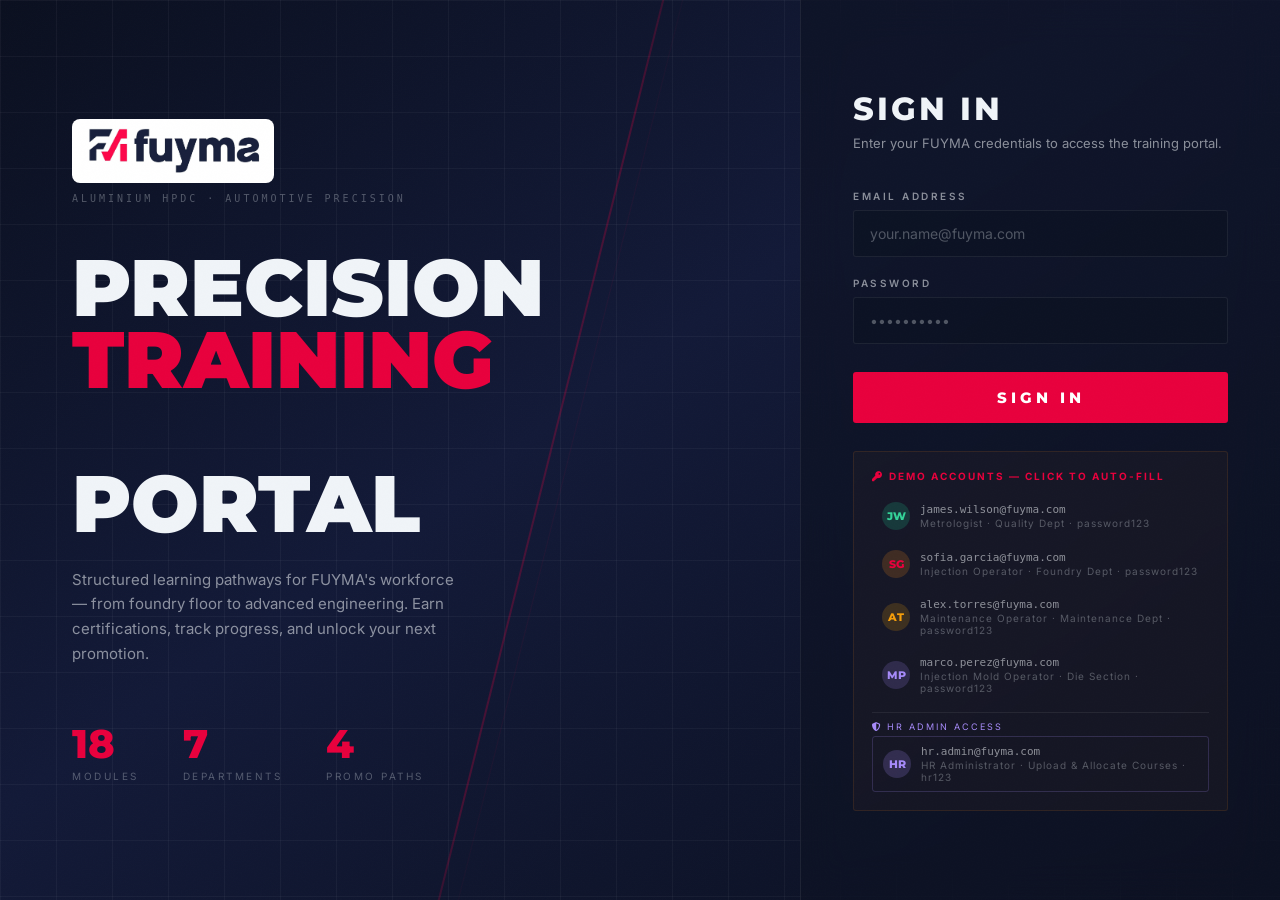
==== commit f6169b1e: "Wrap logo in white pill badge on dark navbars" ====
--- a/training-portal/index.html
+++ b/training-portal/index.html
@@ -4,37 +4,37 @@
 <meta charset="UTF-8">
 <meta name="viewport" content="width=device-width, initial-scale=1.0">
 <title>FUYMA Training Portal</title>
-<link href="https://fonts.googleapis.com/css2?family=Barlow+Condensed:wght@300;400;500;600;700;800;900&family=Barlow:wght@300;400;500;600;700&family=DM+Mono:wght@400;500&display=swap" rel="stylesheet">
+<link href="https://fonts.googleapis.com/css2?family=Inter:wght@300;400;500;600;700&family=Montserrat:wght@600;700;800;900&display=swap" rel="stylesheet">
 <link rel="stylesheet" href="https://cdnjs.cloudflare.com/ajax/libs/font-awesome/6.5.0/css/all.min.css">
 <style>
 /* ===== CSS VARIABLES ===== */
 :root {
-  --bg-primary: #080f1c;
-  --bg-secondary: #0d1a2d;
-  --bg-card: #111e30;
-  --bg-card-hover: #162537;
-  --border: #1a2e47;
-  --border-light: #243a56;
-  --accent: #e8821a;
-  --accent-dim: #c46a12;
-  --accent-glow: rgba(232, 130, 26, 0.15);
-  --text-primary: #eef2f7;
-  --text-secondary: #7a96b2;
-  --text-muted: #3d5470;
+  --bg-primary: #0e1324;
+  --bg-secondary: #1e2447;
+  --bg-card: #131a38;
+  --bg-card-hover: #1a2347;
+  --border: rgba(255, 255, 255, 0.07);
+  --border-light: rgba(255, 255, 255, 0.12);
+  --accent: #e8003d;
+  --accent-dim: #c4002f;
+  --accent-glow: rgba(232, 0, 61, 0.2);
+  --text-primary: #f0f4f8;
+  --text-secondary: rgba(240, 244, 248, 0.55);
+  --text-muted: rgba(240, 244, 248, 0.3);
   --success: #22c55e;
   --warning: #f59e0b;
   --danger: #ef4444;
   --info: #38bdf8;
-  --dept-casting: #e8821a;
+  --dept-casting: #e8003d;
   --dept-machining: #38bdf8;
   --dept-tooling: #a78bfa;
   --dept-engineering: #34d399;
   --dept-assembly: #fb7185;
   --dept-surface: #fbbf24;
   --dept-technical: #94a3b8;
-  --font-display: 'Barlow Condensed', sans-serif;
-  --font-body: 'Barlow', sans-serif;
-  --font-mono: 'DM Mono', monospace;
+  --font-display: 'Montserrat', sans-serif;
+  --font-body: 'Inter', sans-serif;
+  --font-mono: monospace;
 }
 
 * { margin: 0; padding: 0; box-sizing: border-box; }
@@ -71,7 +71,7 @@
 .login-bg {
   position: absolute;
   inset: 0;
-  background: linear-gradient(145deg, #060c17 0%, #0a1628 45%, #060c17 100%);
+  background: linear-gradient(145deg, #0b1020 0%, #131a38 45%, #0b1020 100%);
 }
 
 /* Technical grid */
@@ -80,8 +80,8 @@
   position: absolute;
   inset: 0;
   background-image:
-    linear-gradient(rgba(26, 46, 71, 0.4) 1px, transparent 1px),
-    linear-gradient(90deg, rgba(26, 46, 71, 0.4) 1px, transparent 1px);
+    linear-gradient(rgba(255, 255, 255, 0.04) 1px, transparent 1px),
+    linear-gradient(90deg, rgba(255, 255, 255, 0.04) 1px, transparent 1px);
   background-size: 56px 56px;
 }
 
@@ -105,7 +105,7 @@
   left: 44.5%;
   width: 1px;
   height: 160%;
-  background: linear-gradient(180deg, transparent 0%, rgba(232,130,26,0.4) 30%, rgba(232,130,26,0.4) 70%, transparent 100%);
+  background: linear-gradient(180deg, transparent 0%, rgba(232,0,61,0.4) 30%, rgba(232,0,61,0.4) 70%, transparent 100%);
   transform: rotate(14deg);
   opacity: 0.15;
   pointer-events: none;
@@ -129,7 +129,7 @@
   padding: 60px 52px;
   position: relative;
   z-index: 1;
-  background: rgba(11, 21, 37, 0.65);
+  background: rgba(14, 19, 36, 0.65);
   backdrop-filter: blur(20px);
   border-left: 1px solid var(--border);
 }
@@ -248,7 +248,7 @@
 
 .form-field input {
   width: 100%;
-  background: rgba(17, 30, 48, 0.9);
+  background: rgba(14, 19, 36, 0.9);
   border: 1px solid var(--border);
   border-radius: 3px;
   padding: 14px 16px;
@@ -294,14 +294,14 @@
   margin-top: 8px;
 }
 
-.btn-signin:hover { background: #d4721a; }
+.btn-signin:hover { background: #c4002f; }
 .btn-signin:active { transform: scale(0.99); }
 
 .demo-hint {
   margin-top: 28px;
   padding: 18px;
-  background: rgba(232, 130, 26, 0.04);
-  border: 1px solid rgba(232, 130, 26, 0.12);
+  background: rgba(232, 0, 61, 0.04);
+  border: 1px solid rgba(232, 0, 61, 0.12);
   border-radius: 3px;
 }
 
@@ -326,7 +326,7 @@
 }
 
 .demo-user:last-child { margin-bottom: 0; }
-.demo-user:hover { background: rgba(232, 130, 26, 0.08); }
+.demo-user:hover { background: rgba(232, 0, 61, 0.08); }
 
 .demo-avatar {
   width: 28px;
@@ -1167,7 +1167,7 @@
   transition: background 0.2s;
 }
 
-.btn-primary:hover { background: #d4721a; }
+.btn-primary:hover { background: #c4002f; }
 
 .btn-secondary {
   background: transparent;
@@ -1902,7 +1902,7 @@
   <!-- LEFT PANEL -->
   <div class="login-left">
     <div class="fuyma-logo">
-      <img src="fuyma-logo.png" alt="FUYMA" style="height:64px;object-fit:contain;filter:drop-shadow(0 2px 12px rgba(0,0,0,0.5));">
+      <img src="../images/fuyma-logo.jpg" alt="FUYMA" style="height:64px;object-fit:contain;background:white;border-radius:8px;padding:6px 12px;">
       <div class="logo-tagline" style="margin-top:10px;">Aluminium HPDC &middot; Automotive Precision</div>
     </div>
 
@@ -2008,7 +2008,7 @@
   <!-- NAVIGATION -->
   <nav class="nav">
     <div class="nav-brand">
-      <img src="fuyma-logo.png" alt="FUYMA" style="height:34px;object-fit:contain;">
+      <img src="../images/fuyma-logo.jpg" alt="FUYMA" style="height:34px;object-fit:contain;background:white;border-radius:6px;padding:3px 7px;">
     </div>
 
     <div class="nav-tabs">
@@ -2031,6 +2031,9 @@
         <div class="user-avatar" id="nav-avatar">JS</div>
         <span class="user-name-nav" id="nav-name">John Smith</span>
       </div>
+      <a href="../index.html" class="btn-logout" style="text-decoration:none;">
+        <i class="fa fa-arrow-left"></i> Main Site
+      </a>
       <button class="btn-logout" onclick="handleLogout()">
         <i class="fa fa-right-from-bracket"></i> Logout
       </button>
@@ -2248,7 +2251,7 @@
 
   <nav class="nav">
     <div class="nav-brand">
-      <img src="fuyma-logo.png" alt="FUYMA" style="height:34px;object-fit:contain;">
+      <img src="../images/fuyma-logo.jpg" alt="FUYMA" style="height:34px;object-fit:contain;background:white;border-radius:6px;padding:3px 7px;">
       <span class="hr-badge"><i class="fa fa-shield-halved"></i> HR Admin</span>
     </div>
     <div class="nav-tabs">
@@ -2270,6 +2273,7 @@
         <div class="user-avatar" style="background:var(--dept-tooling)">HR</div>
         <span class="user-name-nav">HR Administrator</span>
       </div>
+      <a href="../index.html" class="btn-logout" style="text-decoration:none;"><i class="fa fa-arrow-left"></i> Main Site</a>
       <button class="btn-logout" onclick="handleLogout()"><i class="fa fa-right-from-bracket"></i> Logout</button>
     </div>
   </nav>
